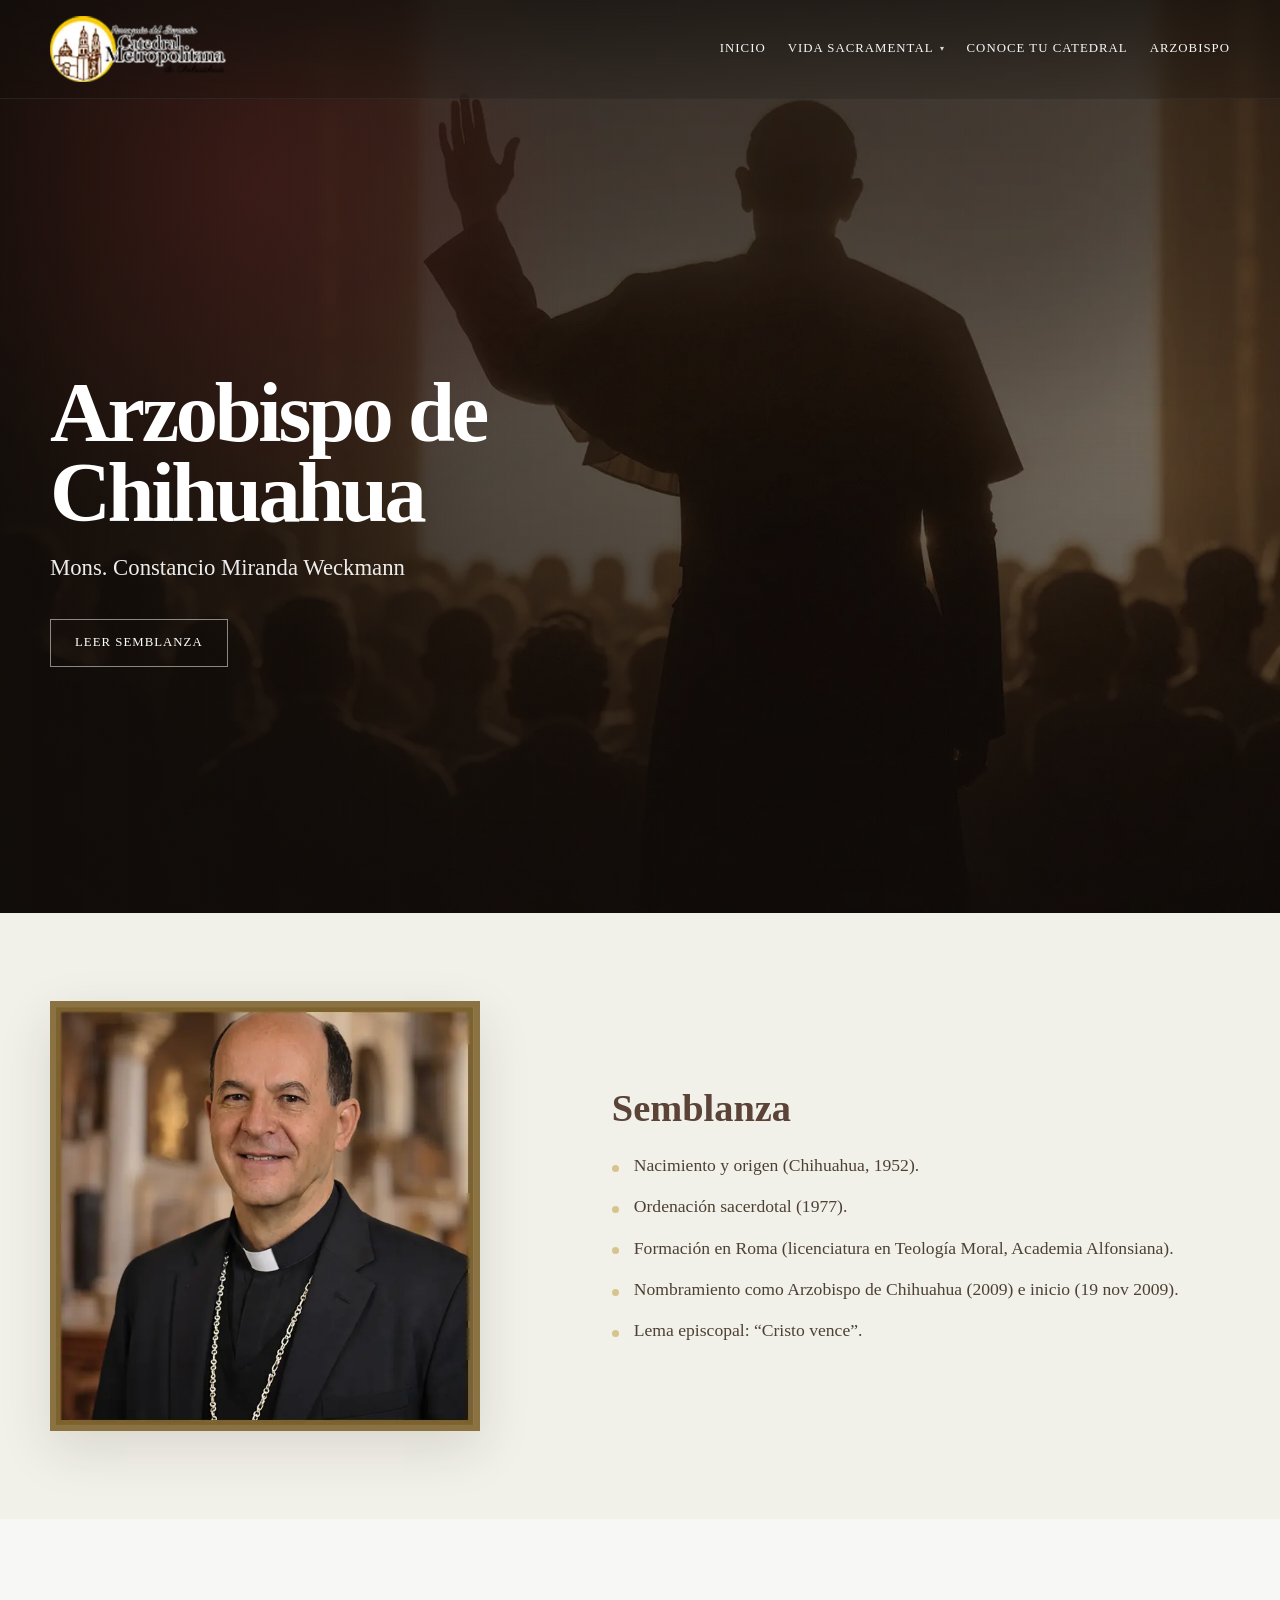
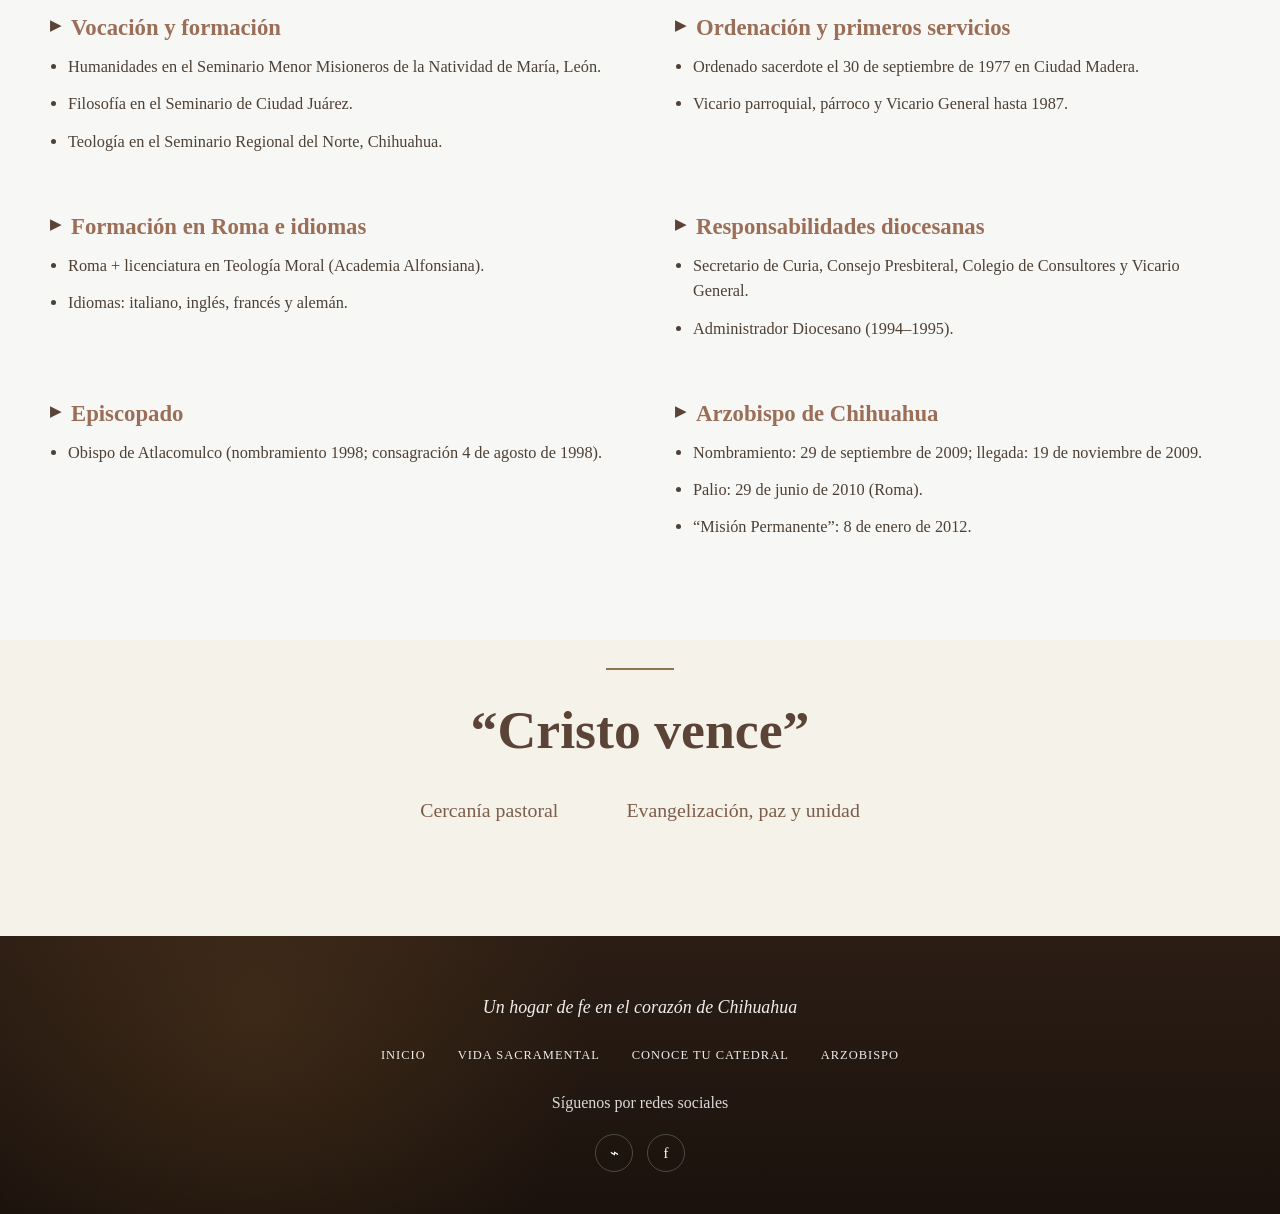
==== arzobispo.html @ d1c56791 "image" ====
<!DOCTYPE html>
<html lang="es">
<head>
  <meta charset="UTF-8" />
  <meta name="viewport" content="width=device-width, initial-scale=1.0" />
  <title>Arzobispo de Chihuahua | Catedral Metropolitana</title>
  <meta name="description" content="Conoce la semblanza de Mons. Constancio Miranda Weckmann, Arzobispo de Chihuahua." />
  <style>
    @font-face {
      font-family: 'CharterCustom';
      src: url('src/fonts/Charter Regular.ttf') format('truetype');
      font-weight: 400;
      font-style: normal;
      font-display: swap;
    }
    @font-face {
      font-family: 'CharterCustom';
      src: url('src/fonts/Charter Regular.ttf') format('truetype');
      font-weight: 700;
      font-style: normal;
      font-display: swap;
    }
    @font-face {
      font-family: 'CharterCustom';
      src: url('src/fonts/Charter Regular.ttf') format('truetype');
      font-weight: 700;
      font-style: italic;
      font-display: swap;
    }
    @font-face {
      font-family: 'SnellRoundhandCustom';
      src: url('src/fonts/Snell Roundhand Regular.ttf') format('truetype');
      font-weight: 400;
      font-style: normal;
      font-display: swap;
    }

    :root {
      --bg: #f5f2ea;
      --bg-soft: #efede6;
      --cream: #f8f4eb;
      --sand: #c6b98f;
      --gold: #8a7243;
      --gold-dark: #6f5a34;
      --brown: #33241a;
      --brown-soft: #5b4337;
      --text: #4d4035;
      --line: rgba(112, 90, 52, 0.22);
      --white: #ffffff;
      --shadow: 0 18px 50px rgba(32, 22, 12, 0.12);
      --max: 1180px;
    }

    * { box-sizing: border-box; }
    html { scroll-behavior: smooth; }
    body {
      margin: 0;
      background: var(--bg);
      color: var(--text);
      font-family: 'CharterCustom', Georgia, serif;
      line-height: 1.55;
    }

    img { max-width: 100%; display: block; }
    a { color: inherit; text-decoration: none; }
    button { font: inherit; }

    .container {
      width: min(calc(100% - 40px), var(--max));
      margin: 0 auto;
    }

    .btn {
      display: inline-flex;
      align-items: center;
      justify-content: center;
      min-height: 48px;
      padding: 12px 24px;
      border: 1px solid rgba(255,255,255,0.5);
      background: transparent;
      color: var(--white);
      text-transform: uppercase;
      letter-spacing: 0.08em;
      font-size: 0.8rem;
      cursor: pointer;
      transition: 0.25s ease;
    }

    .btn:hover {
      background: rgba(255,255,255,0.08);
      border-color: rgba(255,255,255,0.72);
    }

    .btn--dark-outline {
      color: var(--gold-dark);
      border-color: rgba(111, 90, 52, 0.35);
      background: transparent;
    }

    .btn--dark-outline:hover {
      background: rgba(111, 90, 52, 0.06);
      border-color: rgba(111, 90, 52, 0.55);
    }

    .section { padding: 88px 0; }

    .section-title {
      margin: 0 0 14px;
      font-size: clamp(2.2rem, 3.2vw, 3.2rem);
      line-height: 1.05;
      color: var(--brown-soft);
      font-weight: 700;
    }

    .section-subtitle {
      margin: 0;
      font-size: 1.08rem;
      color: rgba(77, 64, 53, 0.85);
    }

    .nav-wrap {
      position: sticky;
      top: 0;
      z-index: 30;
      backdrop-filter: blur(10px);
      background: linear-gradient(180deg, rgba(17,14,11,0.58), rgba(17,14,11,0.2));
      border-bottom: 1px solid rgba(255,255,255,0.08);
    }

    .nav {
      display: flex;
      align-items: center;
      justify-content: space-between;
      gap: 24px;
      padding: 16px 0;
    }

    .brand img {
      width: 176px;
      height: auto;
      object-fit: contain;
    }

    .nav-links {
      display: flex;
      align-items: center;
      gap: 22px;
      flex-wrap: wrap;
    }

    .nav-links a {
      font-size: 0.8rem;
      letter-spacing: 0.08em;
      text-transform: uppercase;
      color: var(--white);
      opacity: 0.96;
    }

    .nav-dropdown {
      position: relative;
      display: inline-flex;
      align-items: center;
    }

    .nav-dropdown-toggle {
      display: inline-flex;
      align-items: center;
      gap: 6px;
      border: none;
      background: transparent;
      padding: 0;
      margin: 0;
      font: inherit;
      font-size: 0.8rem;
      letter-spacing: 0.08em;
      text-transform: uppercase;
      color: inherit;
      cursor: pointer;
      opacity: 0.96;
    }

    .nav-dropdown-toggle .caret {
      font-size: 0.65em;
      opacity: 0.85;
      line-height: 1;
    }

    .nav-dropdown-panel {
      position: absolute;
      top: calc(100% + 10px);
      left: 0;
      min-width: 220px;
      padding: 10px 0;
      background: rgba(17, 14, 11, 0.97);
      color: var(--white);
      border: 1px solid rgba(255, 255, 255, 0.12);
      box-shadow: 0 14px 36px rgba(0, 0, 0, 0.35);
      border-radius: 4px;
      opacity: 0;
      visibility: hidden;
      transform: translateY(-6px);
      transition: opacity 0.2s ease, transform 0.2s ease, visibility 0.2s;
      z-index: 40;
    }

    @media (min-width: 821px) {
      .nav-dropdown:hover .nav-dropdown-panel,
      .nav-dropdown:focus-within .nav-dropdown-panel {
        opacity: 1;
        visibility: visible;
        transform: translateY(0);
      }
    }

    .nav-dropdown-panel a {
      display: block;
      padding: 10px 18px;
      white-space: nowrap;
      text-decoration: none;
      opacity: 1;
      font-size: 0.8rem;
      letter-spacing: 0.08em;
      text-transform: uppercase;
      color: rgba(255, 255, 255, 0.95);
    }

    .nav-dropdown-panel a:hover {
      background: rgba(255, 255, 255, 0.06);
    }

    @media (max-width: 820px) {
      .nav-dropdown {
        width: 100%;
        flex-direction: column;
        align-items: flex-start;
      }

      .nav-dropdown-toggle {
        width: 100%;
        justify-content: space-between;
        text-align: left;
        padding: 4px 0;
      }

      .nav-dropdown-panel {
        position: static;
        opacity: 0;
        visibility: hidden;
        max-height: 0;
        overflow: hidden;
        transform: none;
        padding: 0;
        margin: 0;
        min-width: 0;
        width: 100%;
        border: none;
        box-shadow: none;
        background: transparent;
        transition: max-height 0.28s ease, opacity 0.2s ease;
      }

      .nav-dropdown.is-open .nav-dropdown-panel {
        opacity: 1;
        visibility: visible;
        max-height: 240px;
        padding: 4px 0 8px 14px;
      }

      .nav-dropdown-panel a {
        padding: 10px 0;
        white-space: normal;
      }
    }

    .menu-toggle {
      display: none;
      border: 1px solid rgba(255,255,255,0.2);
      background: transparent;
      color: var(--white);
      min-height: 42px;
      padding: 0 14px;
      text-transform: uppercase;
      letter-spacing: 0.08em;
    }

    .hero {
      position: relative;
      min-height: 100svh;
      color: var(--white);
      background:
        radial-gradient(circle at 20% 20%, rgba(126,39,42,0.28), transparent 28%),
        linear-gradient(90deg, rgba(18,13,10,0.82) 0%, rgba(18,13,10,0.42) 38%, rgba(18,13,10,0.18) 100%),
        linear-gradient(180deg, rgba(18,13,10,0.3) 0%, rgba(18,13,10,0.22) 46%, rgba(18,13,10,0.62) 100%),
        url('src/img/Sección 1 Background (1).webp') center center / cover no-repeat;
      overflow: hidden;
    }

    .hero-content {
      display: grid;
      grid-template-columns: minmax(280px, 560px) 1fr;
      gap: 24px;
      align-items: center;
      min-height: calc(100svh - 86px);
      padding: 64px 0 72px;
    }

    .hero-copy {
      max-width: 540px;
      padding: 4vh 0 0;
    }

    .hero-title {
      margin: 0 0 18px;
      font-size: clamp(3rem, 6.6vw, 5.8rem);
      line-height: 0.94;
      font-weight: 700;
      letter-spacing: -0.04em;
    }

    .hero-subtitle {
      margin: 0 0 34px;
      font-size: clamp(1.1rem, 1.8vw, 1.42rem);
      color: rgba(255,255,255,0.92);
    }

    .bio-intro {
      background: #f2f1e9;
    }

    .bio-grid {
      display: grid;
      grid-template-columns: 0.9fr 1.1fr;
      gap: 56px;
      align-items: center;
    }

    .portrait-frame {
      background: var(--white);
      border: 6px solid var(--gold);
      box-shadow: var(--shadow);
      max-width: 430px;
    }

    .bio-card h2 {
      margin: 0 0 24px;
      font-size: clamp(2.2rem, 3vw, 3rem);
      color: var(--brown-soft);
      line-height: 1.05;
    }

    .bio-points {
      list-style: none;
      margin: 0;
      padding: 0;
      display: grid;
      gap: 14px;
    }

    .bio-points li {
      position: relative;
      padding-left: 22px;
      font-size: 1.1rem;
    }

    .bio-points li::before {
      content: '';
      position: absolute;
      left: 0;
      top: 0.72em;
      width: 7px;
      height: 7px;
      border-radius: 50%;
      background: #d7c38e;
    }

    .timeline {
      background: #f7f7f5;
    }

    .timeline-grid {
      display: grid;
      grid-template-columns: repeat(2, 1fr);
      gap: 40px 70px;
    }

    .timeline-card {
      padding-top: 8px;
    }

    .timeline-card h3 {
      margin: 0 0 14px;
      color: #9a6e57;
      font-size: 1.42rem;
      line-height: 1.1;
      display: flex;
      align-items: center;
      gap: 10px;
    }

    .timeline-card h3::before {
      content: '▶';
      font-size: 0.85rem;
      color: var(--brown-soft);
      transform: translateY(-1px);
    }

    .timeline-card ul {
      margin: 0;
      padding-left: 18px;
    }

    .timeline-card li {
      margin-bottom: 12px;
      font-size: 1.02rem;
    }

    .motto {
      text-align: center;
      padding-top: 28px;
      padding-bottom: 110px;
    }

    .motto-line {
      width: 68px;
      height: 2px;
      background: #8f7450;
      margin: 0 auto 34px;
    }

    .motto-quote {
      margin: 0;
      font-size: clamp(2.5rem, 4.2vw, 4rem);
      line-height: 1;
      color: var(--brown-soft);
      font-weight: 700;
    }

    .motto-values {
      margin-top: 38px;
      display: flex;
      justify-content: center;
      gap: 68px;
      flex-wrap: wrap;
      color: #7d5d4a;
      font-size: 1.24rem;
    }

    footer {
      color: var(--white);
      background: radial-gradient(circle at 20% 30%, rgba(140,97,42,0.22), transparent 32%), linear-gradient(180deg, #2b1d14 0%, #1b120d 100%);
      padding: 58px 0 42px;
    }

    .footer-title {
      text-align: center;
      margin: 0 0 24px;
      font-size: 1.12rem;
      opacity: 0.92;
      font-style: italic;
    }

    .footer-links {
      display: flex;
      justify-content: center;
      gap: 32px;
      flex-wrap: wrap;
      margin-bottom: 26px;
    }

    .footer-links a {
      text-transform: uppercase;
      letter-spacing: 0.08em;
      font-size: 0.78rem;
      opacity: 0.92;
    }

    .socials {
      display: flex;
      justify-content: center;
      gap: 14px;
      margin-top: 18px;
    }

    .socials a {
      width: 38px;
      height: 38px;
      border-radius: 50%;
      border: 1px solid rgba(255,255,255,0.22);
      display: grid;
      place-items: center;
      font-size: 0.92rem;
    }

    .modal {
      position: fixed;
      inset: 0;
      background: rgba(14,10,7,0.68);
      display: none;
      align-items: center;
      justify-content: center;
      padding: 24px;
      z-index: 60;
    }

    .modal.active { display: flex; }

    .modal-card {
      width: min(100%, 980px);
      max-height: min(88vh, 980px);
      overflow: auto;
      background: linear-gradient(180deg, #fbf8f0 0%, #f6f1e7 100%);
      border: 1px solid rgba(111,90,52,0.18);
      box-shadow: 0 28px 70px rgba(26, 19, 11, 0.32);
      position: relative;
    }

    .modal-close {
      position: sticky;
      top: 0;
      margin-left: auto;
      width: 48px;
      height: 48px;
      border: 0;
      background: rgba(251,248,240,0.94);
      cursor: pointer;
      font-size: 1.7rem;
      color: var(--gold-dark);
      z-index: 3;
      display: block;
    }

    .modal-hero {
      padding: 14px 40px 16px;
      border-bottom: 1px solid var(--line);
    }

    .modal-hero h2 {
      margin: 0 0 8px;
      font-size: clamp(2rem, 3.1vw, 3.1rem);
      line-height: 1;
      color: var(--brown-soft);
    }

    .modal-hero p {
      margin: 0;
      font-size: 1.06rem;
      color: rgba(77, 64, 53, 0.82);
    }

    .modal-body {
      padding: 24px 40px 42px;
      display: grid;
      grid-template-columns: 320px 1fr;
      gap: 34px;
      align-items: start;
    }

    .modal-image {
      position: sticky;
      top: 24px;
      background: var(--white);
      border: 5px solid var(--gold);
      box-shadow: var(--shadow);
    }

    .modal-copy {
      font-size: 1.06rem;
      color: var(--text);
    }

    .modal-copy p {
      margin: 0 0 18px;
    }

    .modal-copy blockquote {
      margin: 26px 0 0;
      padding: 22px 24px;
      background: rgba(198,185,143,0.16);
      border-left: 3px solid var(--gold);
      color: var(--brown-soft);
      font-size: 1.18rem;
      font-style: italic;
    }

    @media (max-width: 1080px) {
      .bio-grid,
      .hero-content,
      .modal-body {
        grid-template-columns: 1fr;
      }

      .timeline-grid {
        gap: 34px;
      }

      .portrait-frame { max-width: 420px; }
      .modal-image { position: static; max-width: 360px; }
    }

    @media (max-width: 820px) {
      .menu-toggle { display: inline-flex; align-items: center; }
      .nav-links {
        position: absolute;
        top: 100%;
        left: 0;
        right: 0;
        padding: 16px 20px 20px;
        background: rgba(17,14,11,0.96);
        display: none;
        flex-direction: column;
        align-items: flex-start;
      }
      .nav-links.active { display: flex; }
      .timeline-grid { grid-template-columns: 1fr; }
      .hero-content { min-height: auto; }
      .hero-copy { padding-top: 12vh; padding-bottom: 8vh; }
    }

    @media (max-width: 640px) {
      .container { width: min(calc(100% - 28px), var(--max)); }
      .section { padding: 72px 0; }
      .brand img { width: 152px; }
      .motto-values {
        gap: 18px;
        flex-direction: column;
      }
      .modal-hero,
      .modal-body {
        padding-left: 22px;
        padding-right: 22px;
      }
      .modal-body { padding-bottom: 30px; }
      .btn { width: 100%; }
    }
  </style>
</head>
<body>
  <header class="hero" id="inicio">
    <div class="nav-wrap">
      <div class="container nav">
        <a class="brand" href="index.html#inicio" aria-label="Catedral Metropolitana de Chihuahua">
          <img src="src/img/Logo Catedral.webp" alt="Logo de Catedral Metropolitana de Chihuahua" />
        </a>
        <button class="menu-toggle" id="menuToggle" aria-expanded="false" aria-controls="navLinks">Menú</button>
        <nav class="nav-links" id="navLinks">
          <a href="/">Inicio</a>
          <div class="nav-dropdown">
            <button type="button" class="nav-dropdown-toggle" id="navSacramentalToggle" aria-expanded="false" aria-haspopup="true" aria-controls="navSacramentalMenu">
              Vida Sacramental <span class="caret" aria-hidden="true">▾</span>
            </button>
            <div class="nav-dropdown-panel" id="navSacramentalMenu" role="menu">
              <a href="bautismo.html" role="menuitem">Bautismo</a>
              <a href="primera_comunion.html" role="menuitem">Primera comunión</a>
            </div>
          </div>
          <a href="conoce_tu_catedral.html">Conoce tu Catedral</a>
          <a href="arzobispo.html">Arzobispo</a>
        </nav>
      </div>
    </div>

    <div class="container hero-content">
      <div class="hero-copy">
        <h1 class="hero-title">Arzobispo de<br />Chihuahua</h1>
        <p class="hero-subtitle">Mons. Constancio Miranda Weckmann</p>
        <button class="btn" data-modal="modal-semblanza">Leer semblanza</button>
      </div>
      <div></div>
    </div>
  </header>

  <main>
    <section class="section bio-intro" id="semblanza-resumen">
      <div class="container bio-grid">
        <div class="portrait-frame">
          <img src="src/img/Sección 2 Imagen Arzobispo (1).webp" alt="Retrato de Mons. Constancio Miranda Weckmann" />
        </div>
        <div class="bio-card">
          <h2>Semblanza</h2>
          <ul class="bio-points">
            <li>Nacimiento y origen (Chihuahua, 1952).</li>
            <li>Ordenación sacerdotal (1977).</li>
            <li>Formación en Roma (licenciatura en Teología Moral, Academia Alfonsiana).</li>
            <li>Nombramiento como Arzobispo de Chihuahua (2009) e inicio (19 nov 2009).</li>
            <li>Lema episcopal: “Cristo vence”.</li>
          </ul>
        </div>
      </div>
    </section>

    <section class="section timeline">
      <div class="container timeline-grid">
        <article class="timeline-card">
          <h3>Vocación y formación</h3>
          <ul>
            <li>Humanidades en el Seminario Menor Misioneros de la Natividad de María, León.</li>
            <li>Filosofía en el Seminario de Ciudad Juárez.</li>
            <li>Teología en el Seminario Regional del Norte, Chihuahua.</li>
          </ul>
        </article>

        <article class="timeline-card">
          <h3>Ordenación y primeros servicios</h3>
          <ul>
            <li>Ordenado sacerdote el 30 de septiembre de 1977 en Ciudad Madera.</li>
            <li>Vicario parroquial, párroco y Vicario General hasta 1987.</li>
          </ul>
        </article>

        <article class="timeline-card">
          <h3>Formación en Roma e idiomas</h3>
          <ul>
            <li>Roma + licenciatura en Teología Moral (Academia Alfonsiana).</li>
            <li>Idiomas: italiano, inglés, francés y alemán.</li>
          </ul>
        </article>

        <article class="timeline-card">
          <h3>Responsabilidades diocesanas</h3>
          <ul>
            <li>Secretario de Curia, Consejo Presbiteral, Colegio de Consultores y Vicario General.</li>
            <li>Administrador Diocesano (1994–1995).</li>
          </ul>
        </article>

        <article class="timeline-card">
          <h3>Episcopado</h3>
          <ul>
            <li>Obispo de Atlacomulco (nombramiento 1998; consagración 4 de agosto de 1998).</li>
          </ul>
        </article>

        <article class="timeline-card">
          <h3>Arzobispo de Chihuahua</h3>
          <ul>
            <li>Nombramiento: 29 de septiembre de 2009; llegada: 19 de noviembre de 2009.</li>
            <li>Palio: 29 de junio de 2010 (Roma).</li>
            <li>“Misión Permanente”: 8 de enero de 2012.</li>
          </ul>
        </article>
      </div>
    </section>

    <section class="section motto">
      <div class="container">
        <div class="motto-line"></div>
        <p class="motto-quote">“Cristo vence”</p>
        <div class="motto-values">
          <span>Cercanía pastoral</span>
          <span>Evangelización, paz y unidad</span>
        </div>
      </div>
    </section>
  </main>

  <footer>
    <div class="container">
      <p class="footer-title">Un hogar de fe en el corazón de Chihuahua</p>
      <div class="footer-links">
        <a href="index.html#inicio">Inicio</a>
        <a href="index.html#vida-sacramental">Vida Sacramental</a>
        <a href="index.html#conoce">Conoce tu Catedral</a>
        <a href="arzobispo.html">Arzobispo</a>
      </div>
      <p style="text-align:center; margin:0; opacity:0.84;">Síguenos por redes sociales</p>
      <div class="socials">
        <a href="#" aria-label="Instagram">⌁</a>
        <a href="#" aria-label="Facebook">f</a>
      </div>
    </div>
  </footer>

  <div class="modal" id="modal-semblanza" aria-hidden="true">
    <div class="modal-card">
      <button class="modal-close" aria-label="Cerrar">×</button>
      <div class="modal-hero">
        <h2>Mons. Constancio Miranda Weckmann</h2>
        <p>Arzobispo de Chihuahua · Semblanza pastoral y trayectoria al servicio de la Iglesia.</p>
      </div>
      <div class="modal-body">
        <div class="modal-image">
          <img src="src/img/Sección 2 Imagen Arzobispo (1).webp" alt="Mons. Constancio Miranda Weckmann" />
        </div>
        <div class="modal-copy">
          <p>Mons. Constancio Miranda Weckmann nació el 15 de septiembre de 1952 en Las Cruces, municipio de Namiquipa, Chihuahua, territorio que actualmente pertenece a la diócesis de Cuauhtémoc-Madera. Desde joven inició su formación sacerdotal, cursando Humanidades en el Seminario Menor de los Misioneros de la Natividad de María en León, Guanajuato; posteriormente realizó estudios de Filosofía en el Seminario de Ciudad Juárez y concluyó su formación teológica en el Seminario Regional del Norte, en la ciudad de Chihuahua.</p>

          <p>Fue ordenado sacerdote el 30 de septiembre de 1977 en Ciudad Madera, cuando esta región aún era Prelatura, bajo la guía pastoral del obispo Mons. Justo Goizueta Gridilla, OAR. En sus primeros años de ministerio, desempeñó su servicio como vicario parroquial en la comunidad de Santa Ana. Poco después, fue nombrado párroco en Santa Clara, Namiquipa, y posteriormente regresó a Santa Ana como párroco, cargo que ejerció simultáneamente con el de Vicario General hasta 1987.</p>

          <p>Ese mismo año fue enviado a Roma para continuar su formación en el Pontificio Colegio Mexicano, donde obtuvo la licenciatura en Teología Moral en la Pontificia Academia Alfonsiana. Además de su lengua materna, domina varios idiomas, entre ellos italiano, inglés, francés y alemán.</p>

          <p>A su regreso a México en 1989, continuó su labor pastoral como vicario parroquial y más tarde como párroco en Ciudad Madera. Paralelamente, desempeñó responsabilidades importantes dentro de la estructura diocesana, como secretario de la Curia, miembro del Consejo Presbiteral y del Colegio de Consultores. En 1990 fue nombrado Vicario General de la Prelatura de Madera.</p>

          <p>Tras el traslado del obispo Mons. Renato Ascencio León a la diócesis de Ciudad Juárez, el entonces Pbro. Constancio Miranda asumió la responsabilidad como Administrador Diocesano entre noviembre de 1994 y diciembre de 1995, guiando la Iglesia local en un momento clave de transición. Ese mismo año, mediante disposición de San Juan Pablo II, la Prelatura de Madera fue elevada a diócesis con el nombre de Cuauhtémoc-Madera, integrando nuevos territorios y consolidando su estructura eclesial. Mons. Miranda continuó sirviendo como Vicario General en esta nueva etapa.</p>

          <p>El 26 de junio de 1998 fue nombrado Obispo de Atlacomulco por el Papa San Juan Pablo II, recibiendo la consagración episcopal el 4 de agosto del mismo año. Durante su servicio episcopal, también colaboró activamente en la Conferencia del Episcopado Mexicano, especialmente en áreas relacionadas con la atención y previsión social del clero, así como en la promoción de vocaciones y ministerios.</p>

          <p>El 29 de septiembre de 2009, el Papa Benedicto XVI lo nombró Arzobispo de Chihuahua. Su llegada a la arquidiócesis, el 19 de noviembre de ese año, estuvo marcada por una profunda cercanía con el pueblo de Dios y un fuerte sentido de pertenencia a su tierra natal. En su primer mensaje como arzobispo, expresó su deseo de ser un pastor cercano, comprometido con la evangelización, la paz y la unidad, eligiendo como lema episcopal: “Cristo vence”.</p>

          <p>Recibió el palio arzobispal el 29 de junio de 2010 en la Basílica de San Pedro, en Roma, de manos del Papa Benedicto XVI, signo de su comunión con la Iglesia universal.</p>

          <p>Uno de los momentos más significativos de su ministerio pastoral fue la proclamación, el 8 de enero de 2012, de la Arquidiócesis de Chihuahua en estado de “Misión Permanente”. Esta iniciativa buscó impulsar una renovación profunda de la vida eclesial, promoviendo el paso de una pastoral de conservación a una Iglesia en salida, misionera y comprometida, en la que todos los bautizados —pastores, consagrados y laicos— participen activamente en el anuncio del Evangelio.</p>

          <p>A lo largo de su vida, Mons. Constancio Miranda Weckmann se ha distinguido por su entrega pastoral, su formación sólida y su profundo amor a la Iglesia, sirviendo con fidelidad al pueblo de Dios en diversas responsabilidades, siempre con el deseo de conducir a todos al encuentro con Cristo.</p>

          <blockquote>“Cristo vence” — lema episcopal que resume una vida entregada a la cercanía pastoral, la evangelización, la paz y la unidad.</blockquote>
        </div>
      </div>
    </div>
  </div>

  <script>
    const menuToggle = document.getElementById('menuToggle');
    const navLinks = document.getElementById('navLinks');

    if (menuToggle) {
      menuToggle.addEventListener('click', () => {
        const expanded = menuToggle.getAttribute('aria-expanded') === 'true';
        menuToggle.setAttribute('aria-expanded', String(!expanded));
        navLinks.classList.toggle('active');
        document.querySelectorAll('.nav-dropdown.is-open').forEach((el) => {
          el.classList.remove('is-open');
          const t = el.querySelector('.nav-dropdown-toggle');
          if (t) t.setAttribute('aria-expanded', 'false');
        });
      });
    }

    const sacramentalDropdown = document.querySelector('.nav-dropdown');
    const sacramentalToggle = document.getElementById('navSacramentalToggle');
    if (sacramentalToggle && sacramentalDropdown) {
      sacramentalToggle.addEventListener('click', (e) => {
        if (window.matchMedia('(max-width: 820px)').matches) {
          e.stopPropagation();
          const open = sacramentalDropdown.classList.toggle('is-open');
          sacramentalToggle.setAttribute('aria-expanded', String(open));
        }
      });
    }

    document.addEventListener('click', (e) => {
      const dd = document.querySelector('.nav-dropdown');
      if (dd && dd.classList.contains('is-open') && !dd.contains(e.target)) {
        dd.classList.remove('is-open');
        const t = dd.querySelector('.nav-dropdown-toggle');
        if (t) t.setAttribute('aria-expanded', 'false');
      }
    });

    document.querySelectorAll('[data-modal]').forEach((trigger) => {
      trigger.addEventListener('click', () => {
        const modal = document.getElementById(trigger.dataset.modal);
        if (modal) {
          modal.classList.add('active');
          modal.setAttribute('aria-hidden', 'false');
          document.body.style.overflow = 'hidden';
        }
      });
    });

    document.querySelectorAll('.modal').forEach((modal) => {
      modal.addEventListener('click', (event) => {
        if (event.target === modal || event.target.classList.contains('modal-close')) {
          modal.classList.remove('active');
          modal.setAttribute('aria-hidden', 'true');
          document.body.style.overflow = '';
        }
      });
    });

    document.addEventListener('keydown', (event) => {
      if (event.key === 'Escape') {
        document.querySelectorAll('.modal.active').forEach((modal) => {
          modal.classList.remove('active');
          modal.setAttribute('aria-hidden', 'true');
          document.body.style.overflow = '';
        });
        document.querySelectorAll('.nav-dropdown.is-open').forEach((el) => {
          el.classList.remove('is-open');
          const t = el.querySelector('.nav-dropdown-toggle');
          if (t) t.setAttribute('aria-expanded', 'false');
        });
      }
    });
  </script>
</body>
</html>
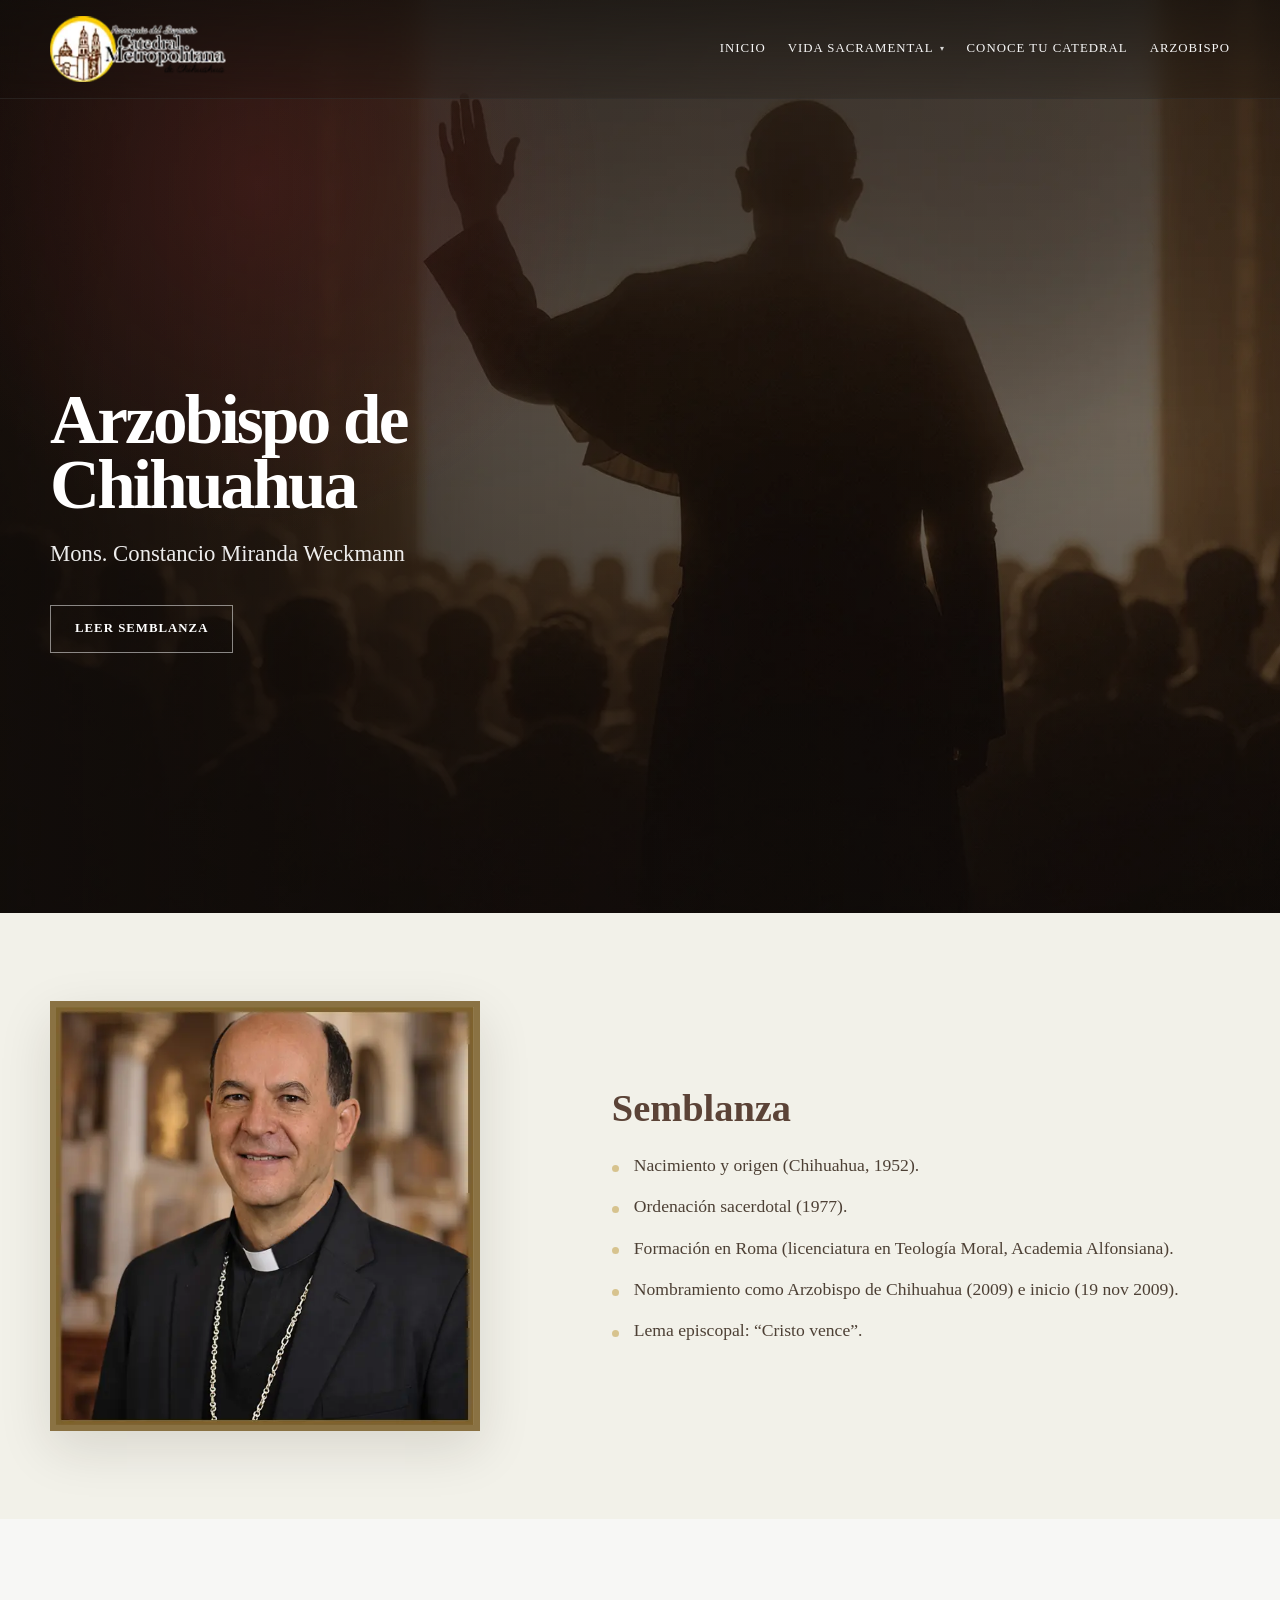
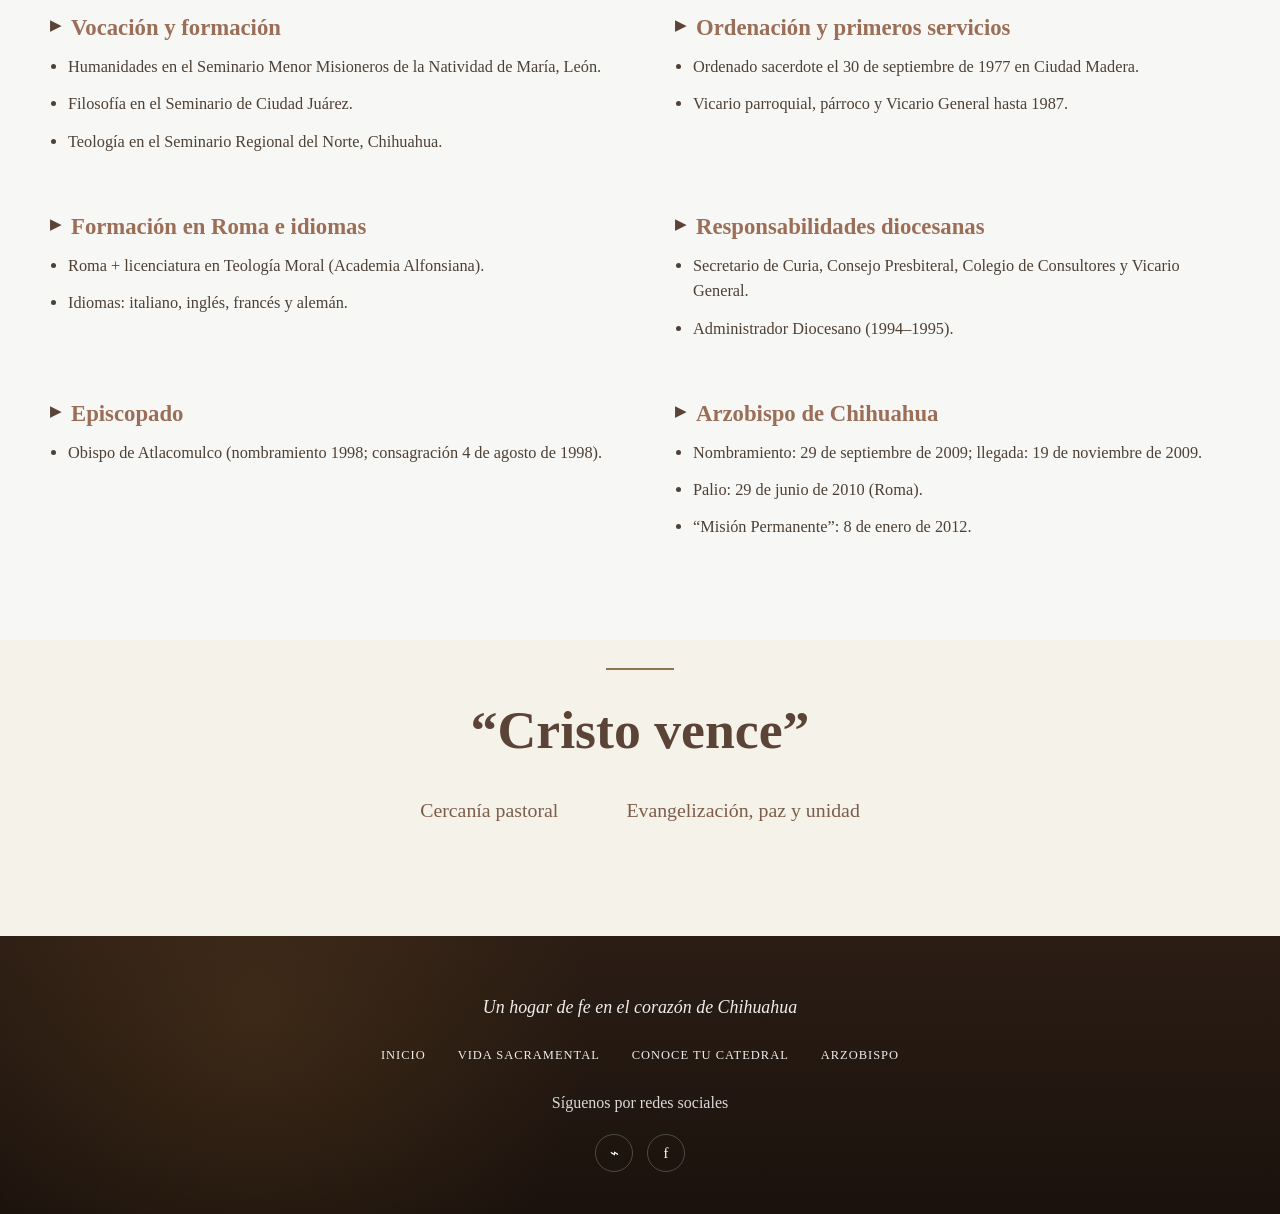
==== commit 506a4533: "change images" ====
--- a/arzobispo.html
+++ b/arzobispo.html
@@ -14,20 +14,6 @@
       font-display: swap;
     }
     @font-face {
-      font-family: 'CharterCustom';
-      src: url('src/fonts/Charter Regular.ttf') format('truetype');
-      font-weight: 700;
-      font-style: normal;
-      font-display: swap;
-    }
-    @font-face {
-      font-family: 'CharterCustom';
-      src: url('src/fonts/Charter Regular.ttf') format('truetype');
-      font-weight: 700;
-      font-style: italic;
-      font-display: swap;
-    }
-    @font-face {
       font-family: 'SnellRoundhandCustom';
       src: url('src/fonts/Snell Roundhand Regular.ttf') format('truetype');
       font-weight: 400;
@@ -58,6 +44,7 @@
       background: var(--bg);
       color: var(--text);
       font-family: 'CharterCustom', Georgia, serif;
+      font-weight: 400;
       line-height: 1.55;
     }
 
@@ -72,6 +59,9 @@
 
     .btn {
       display: inline-flex;
+      font-family: 'CharterCustom', Georgia, serif;
+      font-weight: 700;
+      font-synthesis: weight;
       align-items: center;
       justify-content: center;
       min-height: 48px;
@@ -121,7 +111,8 @@
     .nav-wrap {
       position: sticky;
       top: 0;
-      z-index: 30;
+      z-index: 200;
+      overflow: visible;
       backdrop-filter: blur(10px);
       background: linear-gradient(180deg, rgba(17,14,11,0.58), rgba(17,14,11,0.2));
       border-bottom: 1px solid rgba(255,255,255,0.08);
@@ -187,10 +178,10 @@
 
     .nav-dropdown-panel {
       position: absolute;
-      top: calc(100% + 10px);
+      top: 100%;
       left: 0;
       min-width: 220px;
-      padding: 10px 0;
+      padding: 12px 0 10px;
       background: rgba(17, 14, 11, 0.97);
       color: var(--white);
       border: 1px solid rgba(255, 255, 255, 0.12);
@@ -200,7 +191,7 @@
       visibility: hidden;
       transform: translateY(-6px);
       transition: opacity 0.2s ease, transform 0.2s ease, visibility 0.2s;
-      z-index: 40;
+      z-index: 210;
     }
 
     @media (min-width: 821px) {
@@ -262,7 +253,7 @@
       .nav-dropdown.is-open .nav-dropdown-panel {
         opacity: 1;
         visibility: visible;
-        max-height: 240px;
+        max-height: 360px;
         padding: 4px 0 8px 14px;
       }
 
@@ -285,14 +276,39 @@
 
     .hero {
       position: relative;
+      isolation: isolate;
       min-height: 100svh;
       color: var(--white);
+      background-color: #1a1410;
+      background-image: url('src/img/Sección 1 Background (1).png');
+      background-position: center center;
+      background-size: cover;
+      background-repeat: no-repeat;
+      overflow: visible;
+    }
+
+    .hero::before {
+      content: '';
+      position: absolute;
+      inset: 0;
+      z-index: 0;
+      pointer-events: none;
       background:
         radial-gradient(circle at 20% 20%, rgba(126,39,42,0.28), transparent 28%),
         linear-gradient(90deg, rgba(18,13,10,0.82) 0%, rgba(18,13,10,0.42) 38%, rgba(18,13,10,0.18) 100%),
-        linear-gradient(180deg, rgba(18,13,10,0.3) 0%, rgba(18,13,10,0.22) 46%, rgba(18,13,10,0.62) 100%),
-        url('src/img/Sección 1 Background (1).webp') center center / cover no-repeat;
-      overflow: hidden;
+        linear-gradient(180deg, rgba(18,13,10,0.3) 0%, rgba(18,13,10,0.22) 46%, rgba(18,13,10,0.62) 100%);
+    }
+
+    .hero > * {
+      position: relative;
+    }
+
+    .hero .nav-wrap {
+      z-index: 200;
+    }
+
+    .hero .hero-content {
+      z-index: 1;
     }
 
     .hero-content {
@@ -311,7 +327,7 @@
 
     .hero-title {
       margin: 0 0 18px;
-      font-size: clamp(3rem, 6.6vw, 5.8rem);
+      font-size: clamp(2.6rem, 5.4vw, 4.95rem);
       line-height: 0.94;
       font-weight: 700;
       letter-spacing: -0.04em;
@@ -609,6 +625,7 @@
         display: none;
         flex-direction: column;
         align-items: flex-start;
+        overflow: visible;
       }
       .nav-links.active { display: flex; }
       .timeline-grid { grid-template-columns: 1fr; }
@@ -639,7 +656,7 @@
     <div class="nav-wrap">
       <div class="container nav">
         <a class="brand" href="index.html#inicio" aria-label="Catedral Metropolitana de Chihuahua">
-          <img src="src/img/Logo Catedral.webp" alt="Logo de Catedral Metropolitana de Chihuahua" />
+          <img src="src/img/Logo Catedral.png" alt="Logo de Catedral Metropolitana de Chihuahua" />
         </a>
         <button class="menu-toggle" id="menuToggle" aria-expanded="false" aria-controls="navLinks">Menú</button>
         <nav class="nav-links" id="navLinks">
@@ -651,6 +668,8 @@
             <div class="nav-dropdown-panel" id="navSacramentalMenu" role="menu">
               <a href="bautismo.html" role="menuitem">Bautismo</a>
               <a href="primera_comunion.html" role="menuitem">Primera comunión</a>
+              <a href="confirmacion.html" role="menuitem">Confirmación</a>
+              <a href="matrimonio.html" role="menuitem">Matrimonio</a>
             </div>
           </div>
           <a href="conoce_tu_catedral.html">Conoce tu Catedral</a>
@@ -673,7 +692,7 @@
     <section class="section bio-intro" id="semblanza-resumen">
       <div class="container bio-grid">
         <div class="portrait-frame">
-          <img src="src/img/Sección 2 Imagen Arzobispo (1).webp" alt="Retrato de Mons. Constancio Miranda Weckmann" />
+          <img src="src/img/Sección 2 Imagen Arzobispo (1).png" alt="Retrato de Mons. Constancio Miranda Weckmann" />
         </div>
         <div class="bio-card">
           <h2>Semblanza</h2>
@@ -779,7 +798,7 @@
       </div>
       <div class="modal-body">
         <div class="modal-image">
-          <img src="src/img/Sección 2 Imagen Arzobispo (1).webp" alt="Mons. Constancio Miranda Weckmann" />
+          <img src="src/img/Sección 2 Imagen Arzobispo (1).png" alt="Mons. Constancio Miranda Weckmann" />
         </div>
         <div class="modal-copy">
           <p>Mons. Constancio Miranda Weckmann nació el 15 de septiembre de 1952 en Las Cruces, municipio de Namiquipa, Chihuahua, territorio que actualmente pertenece a la diócesis de Cuauhtémoc-Madera. Desde joven inició su formación sacerdotal, cursando Humanidades en el Seminario Menor de los Misioneros de la Natividad de María en León, Guanajuato; posteriormente realizó estudios de Filosofía en el Seminario de Ciudad Juárez y concluyó su formación teológica en el Seminario Regional del Norte, en la ciudad de Chihuahua.</p>
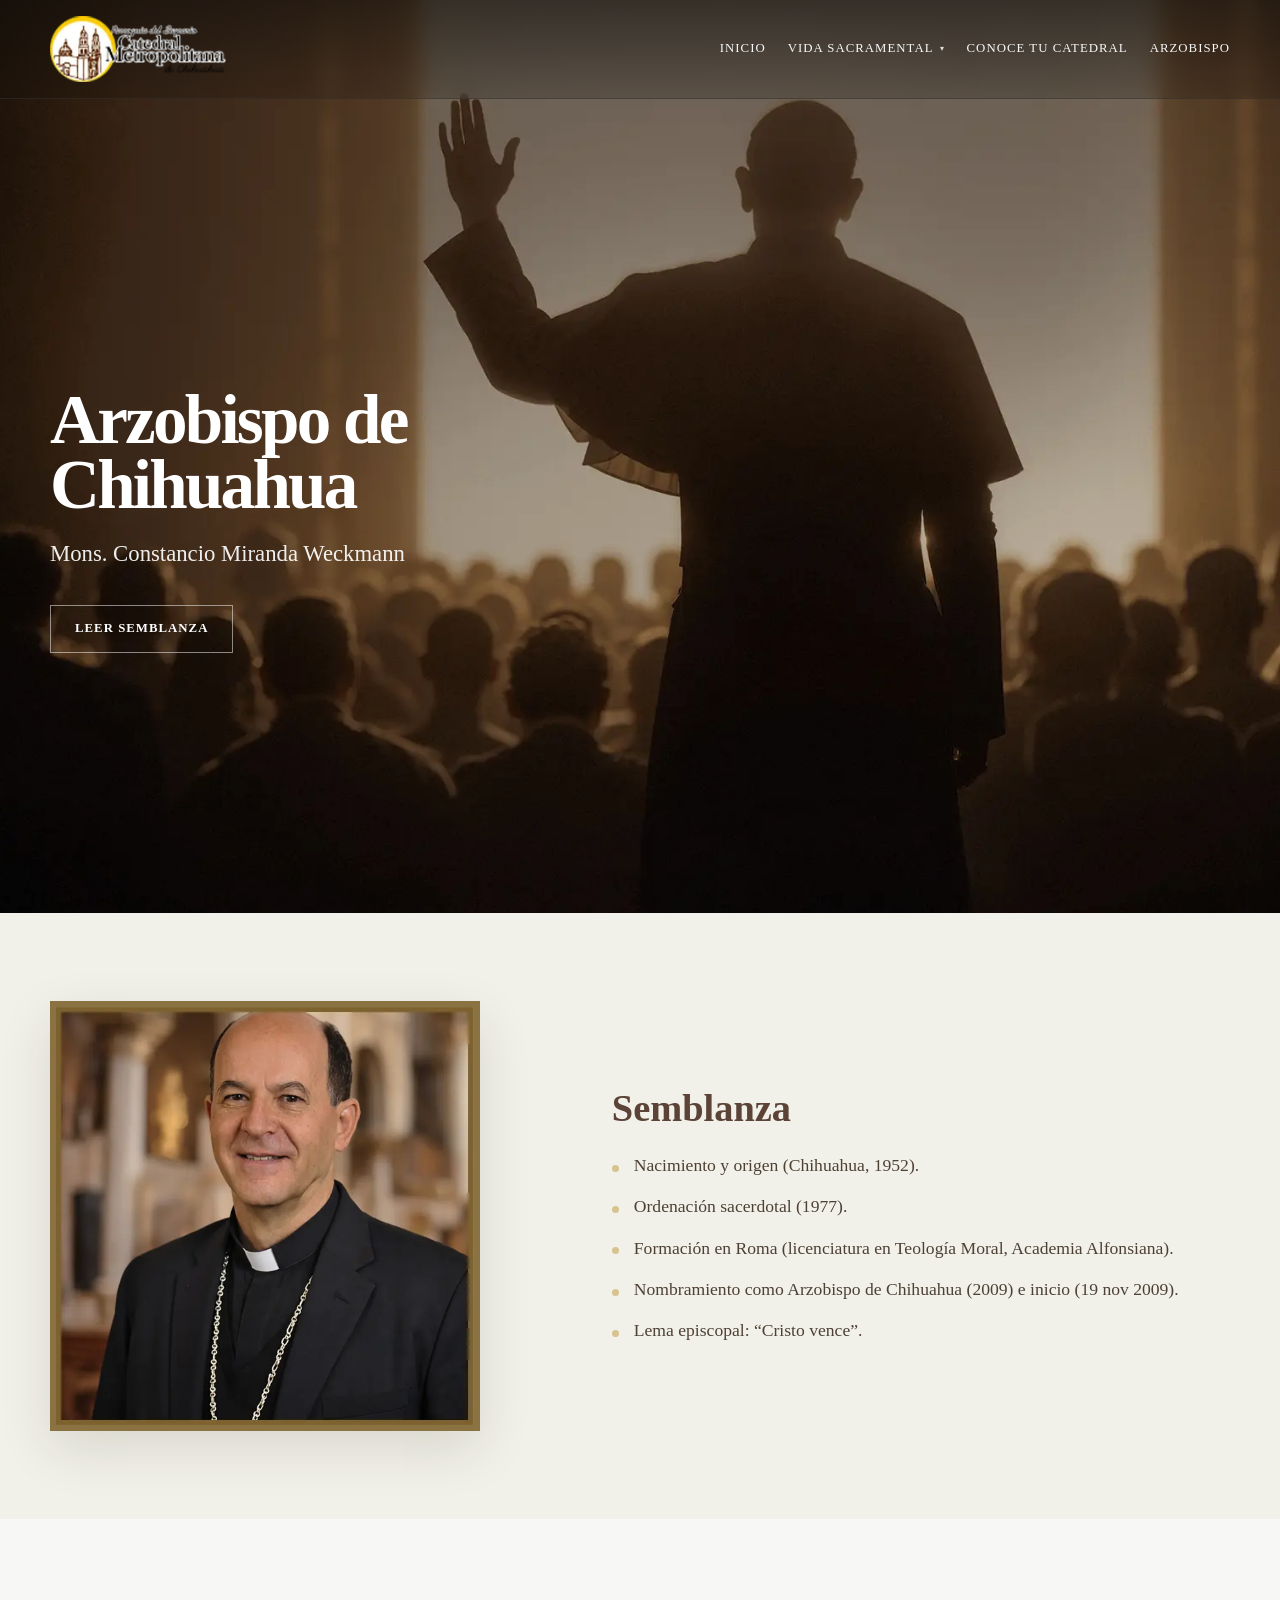
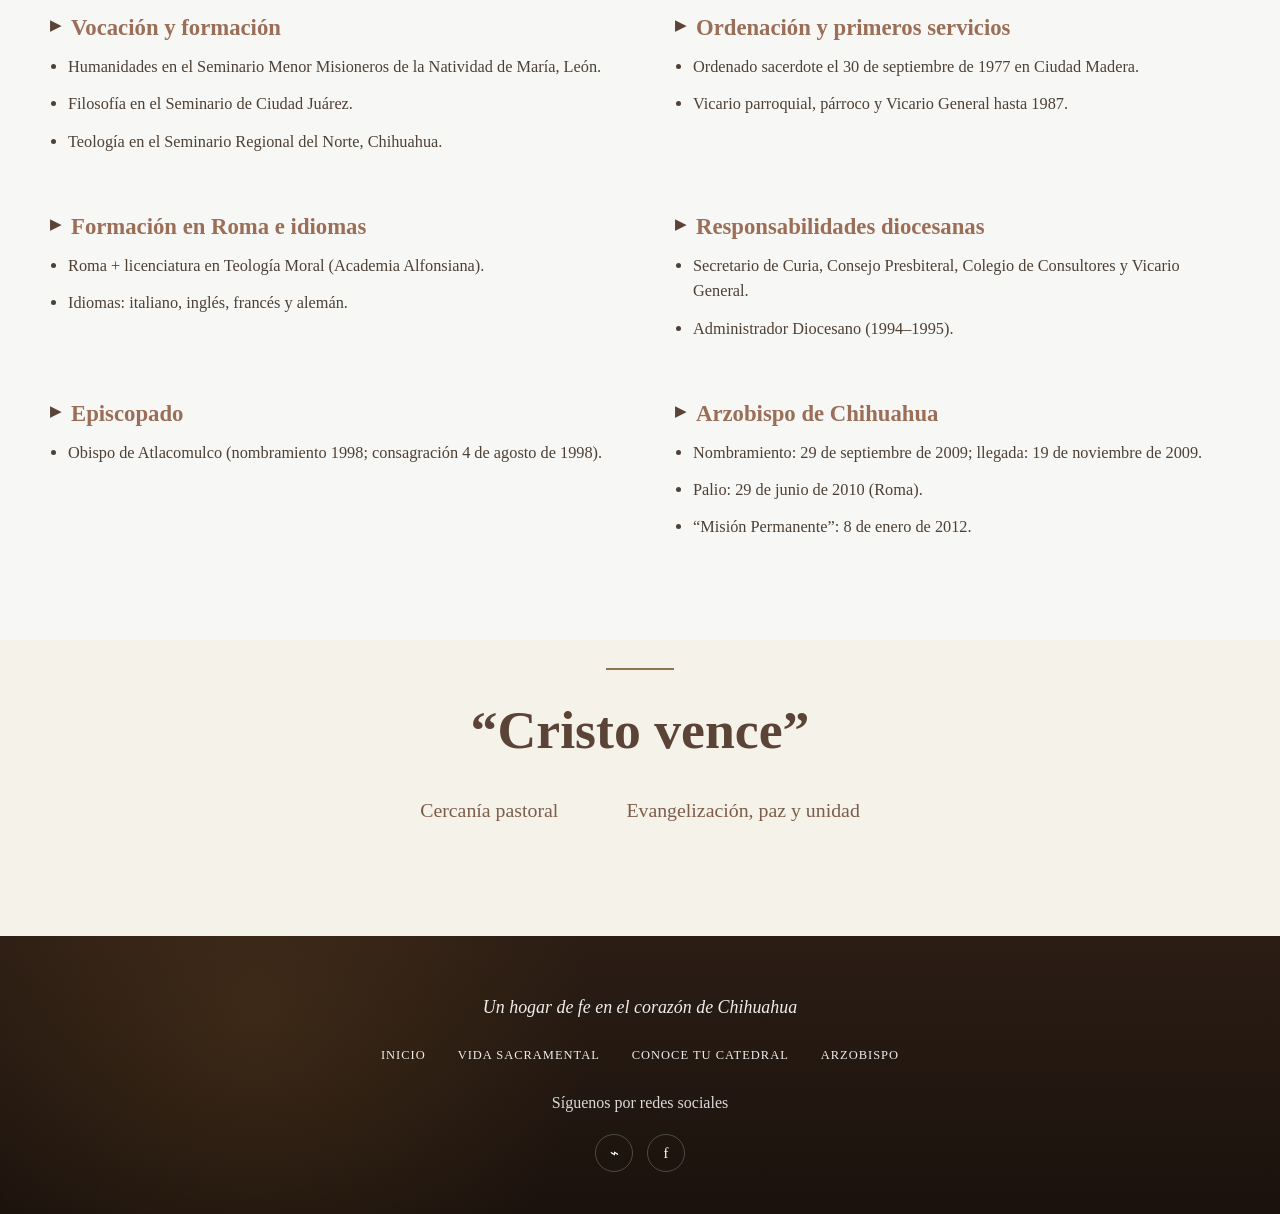
==== commit cf8cc71a: "diseño" ====
--- a/arzobispo.html
+++ b/arzobispo.html
@@ -285,18 +285,6 @@
       background-size: cover;
       background-repeat: no-repeat;
       overflow: visible;
-    }
-
-    .hero::before {
-      content: '';
-      position: absolute;
-      inset: 0;
-      z-index: 0;
-      pointer-events: none;
-      background:
-        radial-gradient(circle at 20% 20%, rgba(126,39,42,0.28), transparent 28%),
-        linear-gradient(90deg, rgba(18,13,10,0.82) 0%, rgba(18,13,10,0.42) 38%, rgba(18,13,10,0.18) 100%),
-        linear-gradient(180deg, rgba(18,13,10,0.3) 0%, rgba(18,13,10,0.22) 46%, rgba(18,13,10,0.62) 100%);
     }
 
     .hero > * {
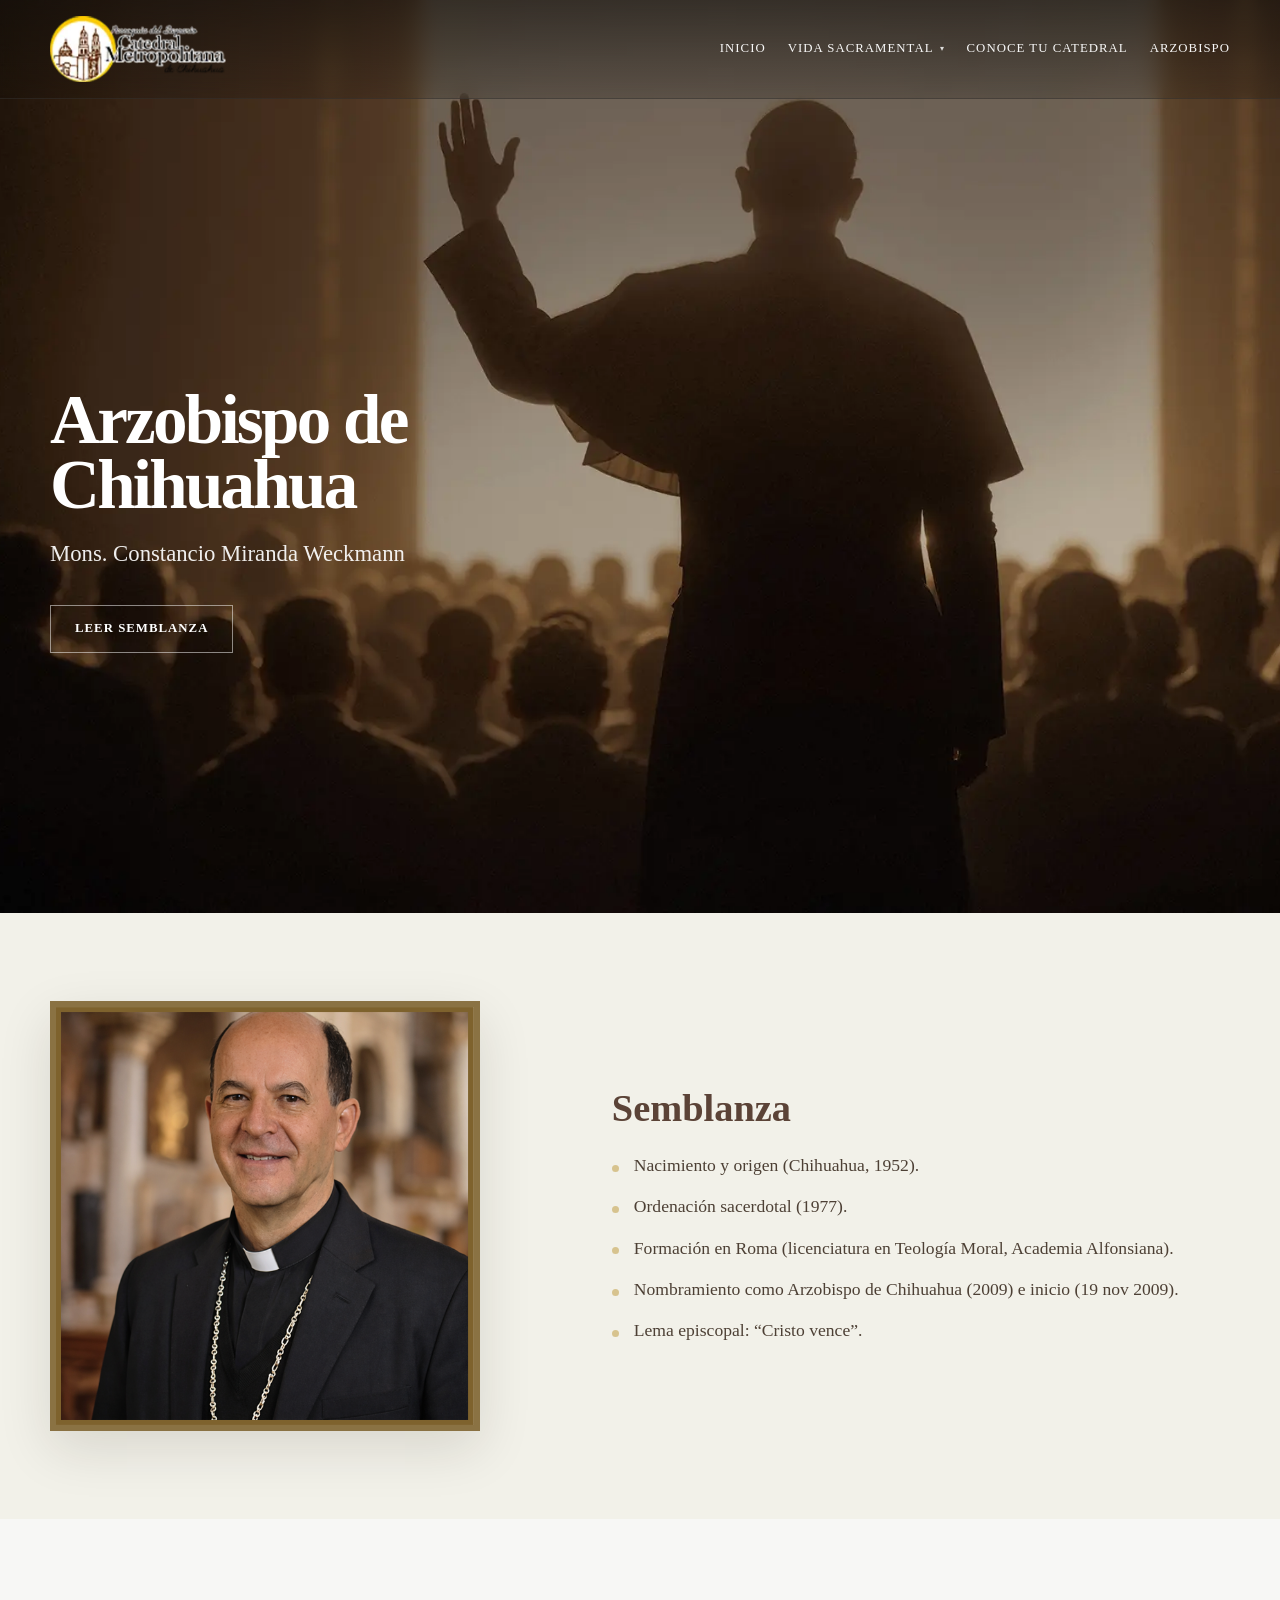
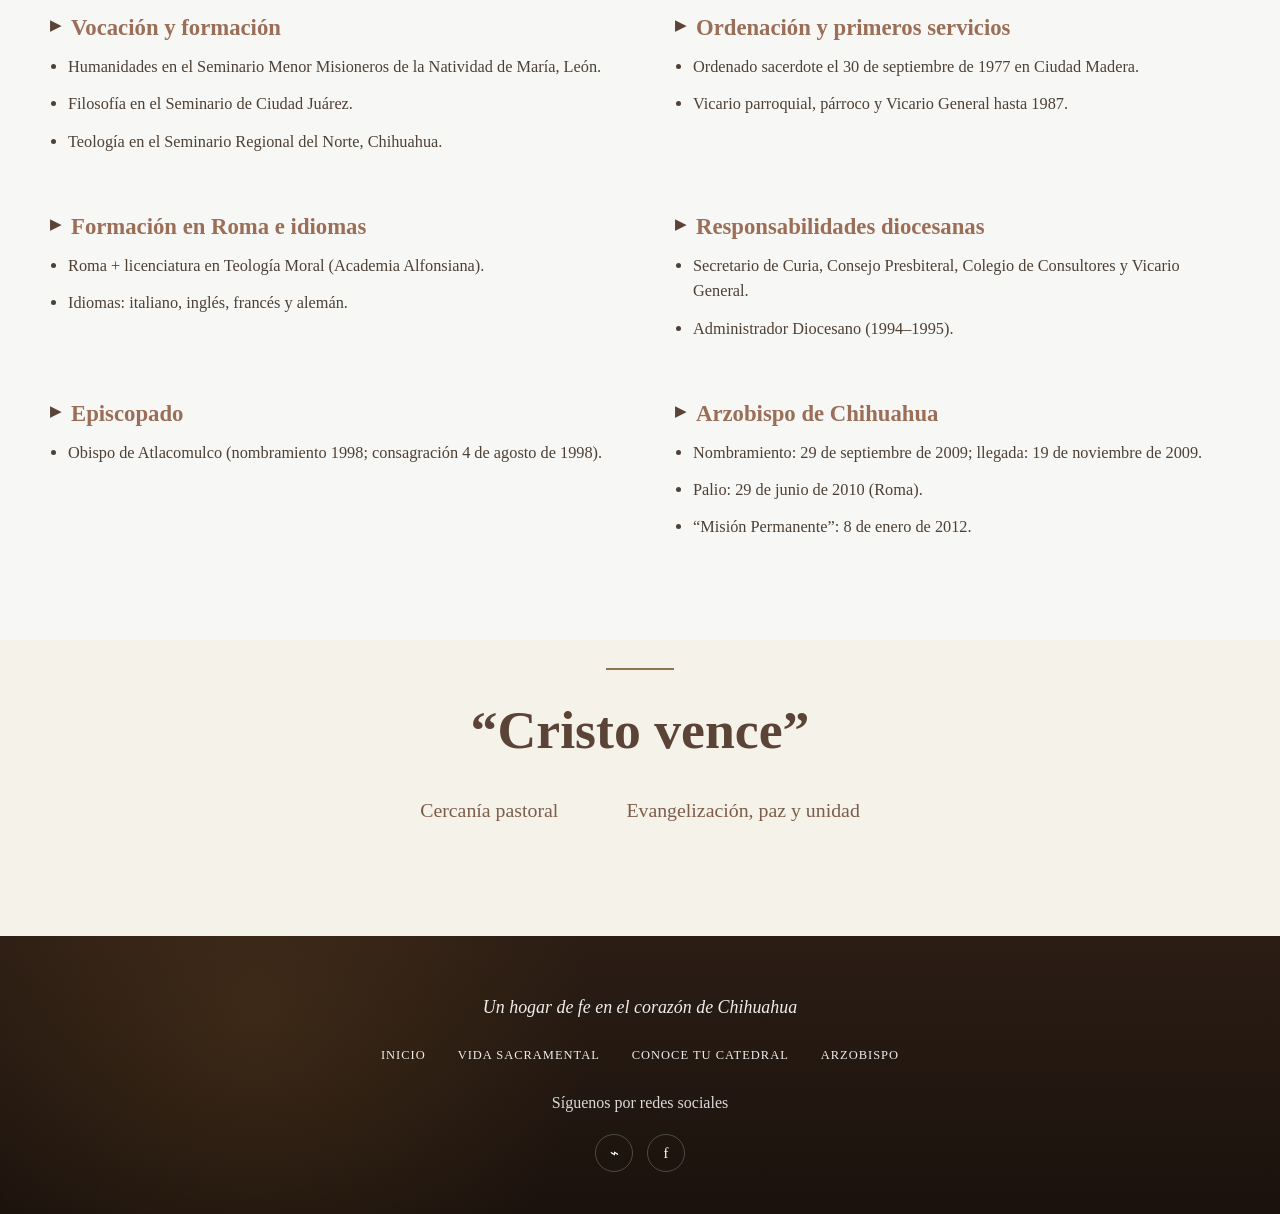
==== commit 1891c340: "image" ====
--- a/arzobispo.html
+++ b/arzobispo.html
@@ -280,7 +280,7 @@
       min-height: 100svh;
       color: var(--white);
       background-color: #1a1410;
-      background-image: url('src/img/Sección 1 Background (1).png');
+      background-image: url('src/img/Sección 3 Background.png');
       background-position: center center;
       background-size: cover;
       background-repeat: no-repeat;
@@ -680,7 +680,7 @@
     <section class="section bio-intro" id="semblanza-resumen">
       <div class="container bio-grid">
         <div class="portrait-frame">
-          <img src="src/img/Sección 2 Imagen Arzobispo (1).png" alt="Retrato de Mons. Constancio Miranda Weckmann" />
+          <img src="src/img/Sección 2 Imagen Arzobispo.png" alt="Retrato de Mons. Constancio Miranda Weckmann" />
         </div>
         <div class="bio-card">
           <h2>Semblanza</h2>
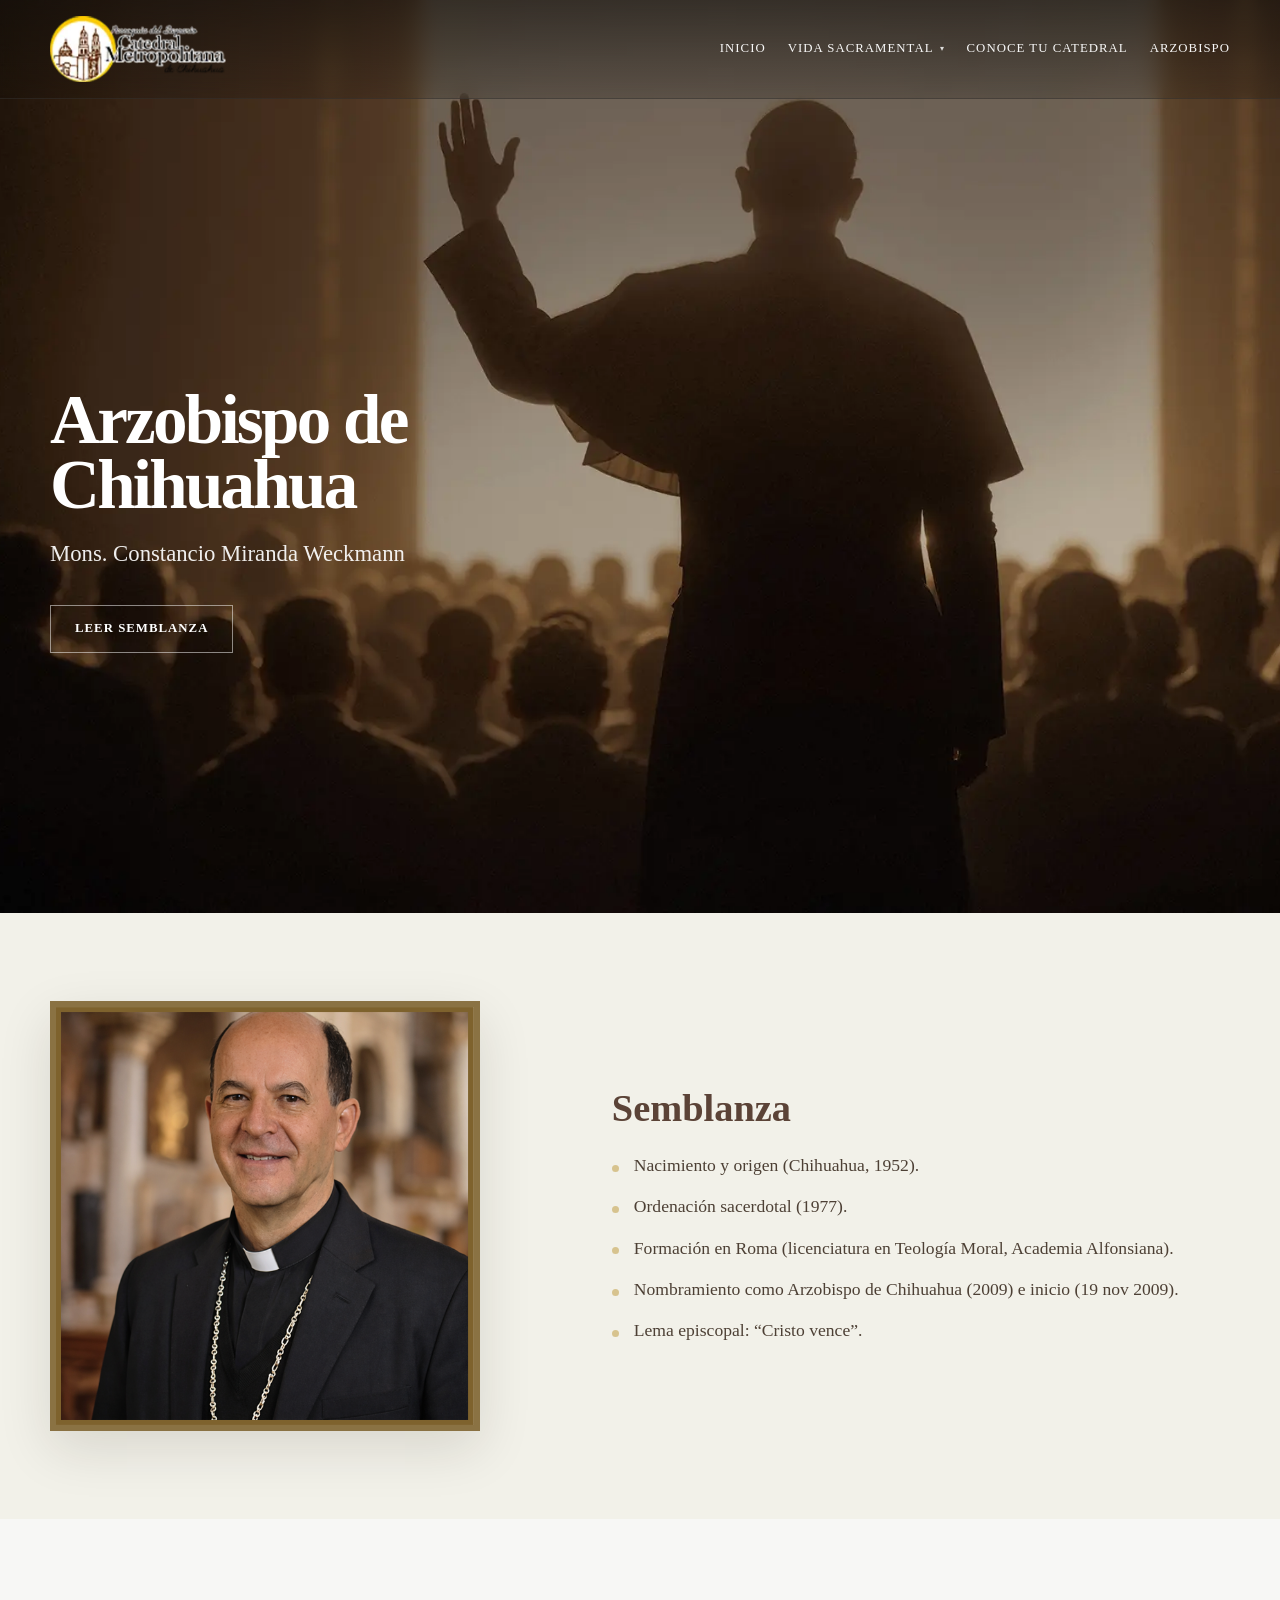
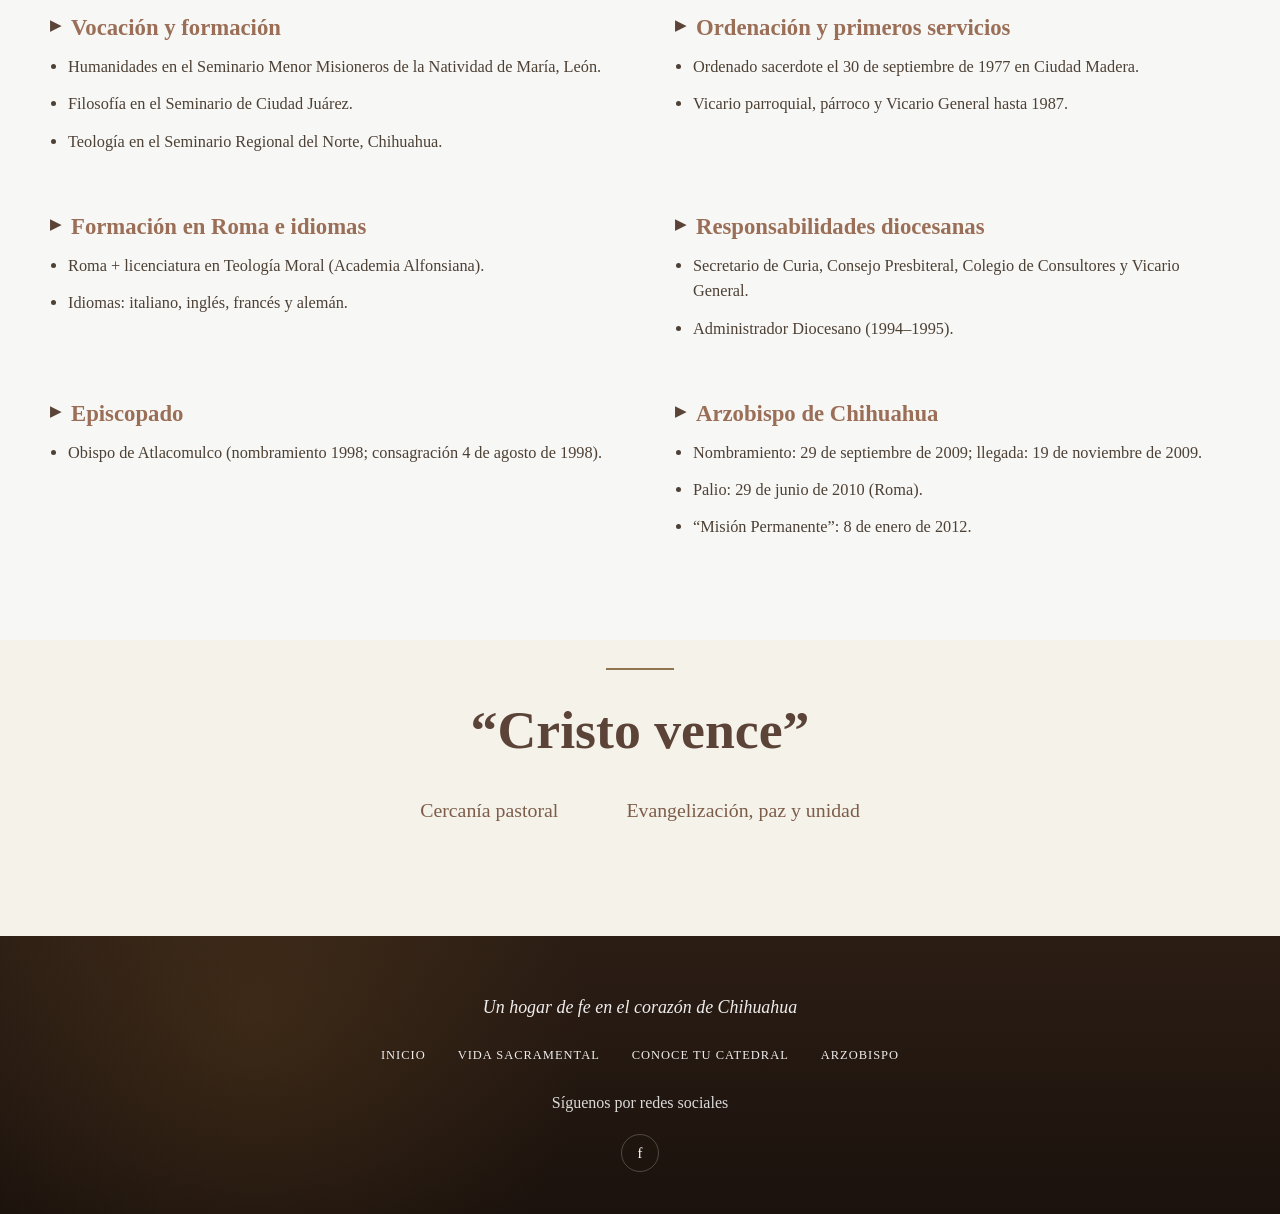
==== commit 80948d67: "comments" ====
--- a/arzobispo.html
+++ b/arzobispo.html
@@ -771,8 +771,8 @@
       </div>
       <p style="text-align:center; margin:0; opacity:0.84;">Síguenos por redes sociales</p>
       <div class="socials">
-        <a href="#" aria-label="Instagram">⌁</a>
-        <a href="#" aria-label="Facebook">f</a>
+        
+        <a href="https://www.facebook.com/catedraldechihuahuaoficial" aria-label="Facebook">f</a>
       </div>
     </div>
   </footer>
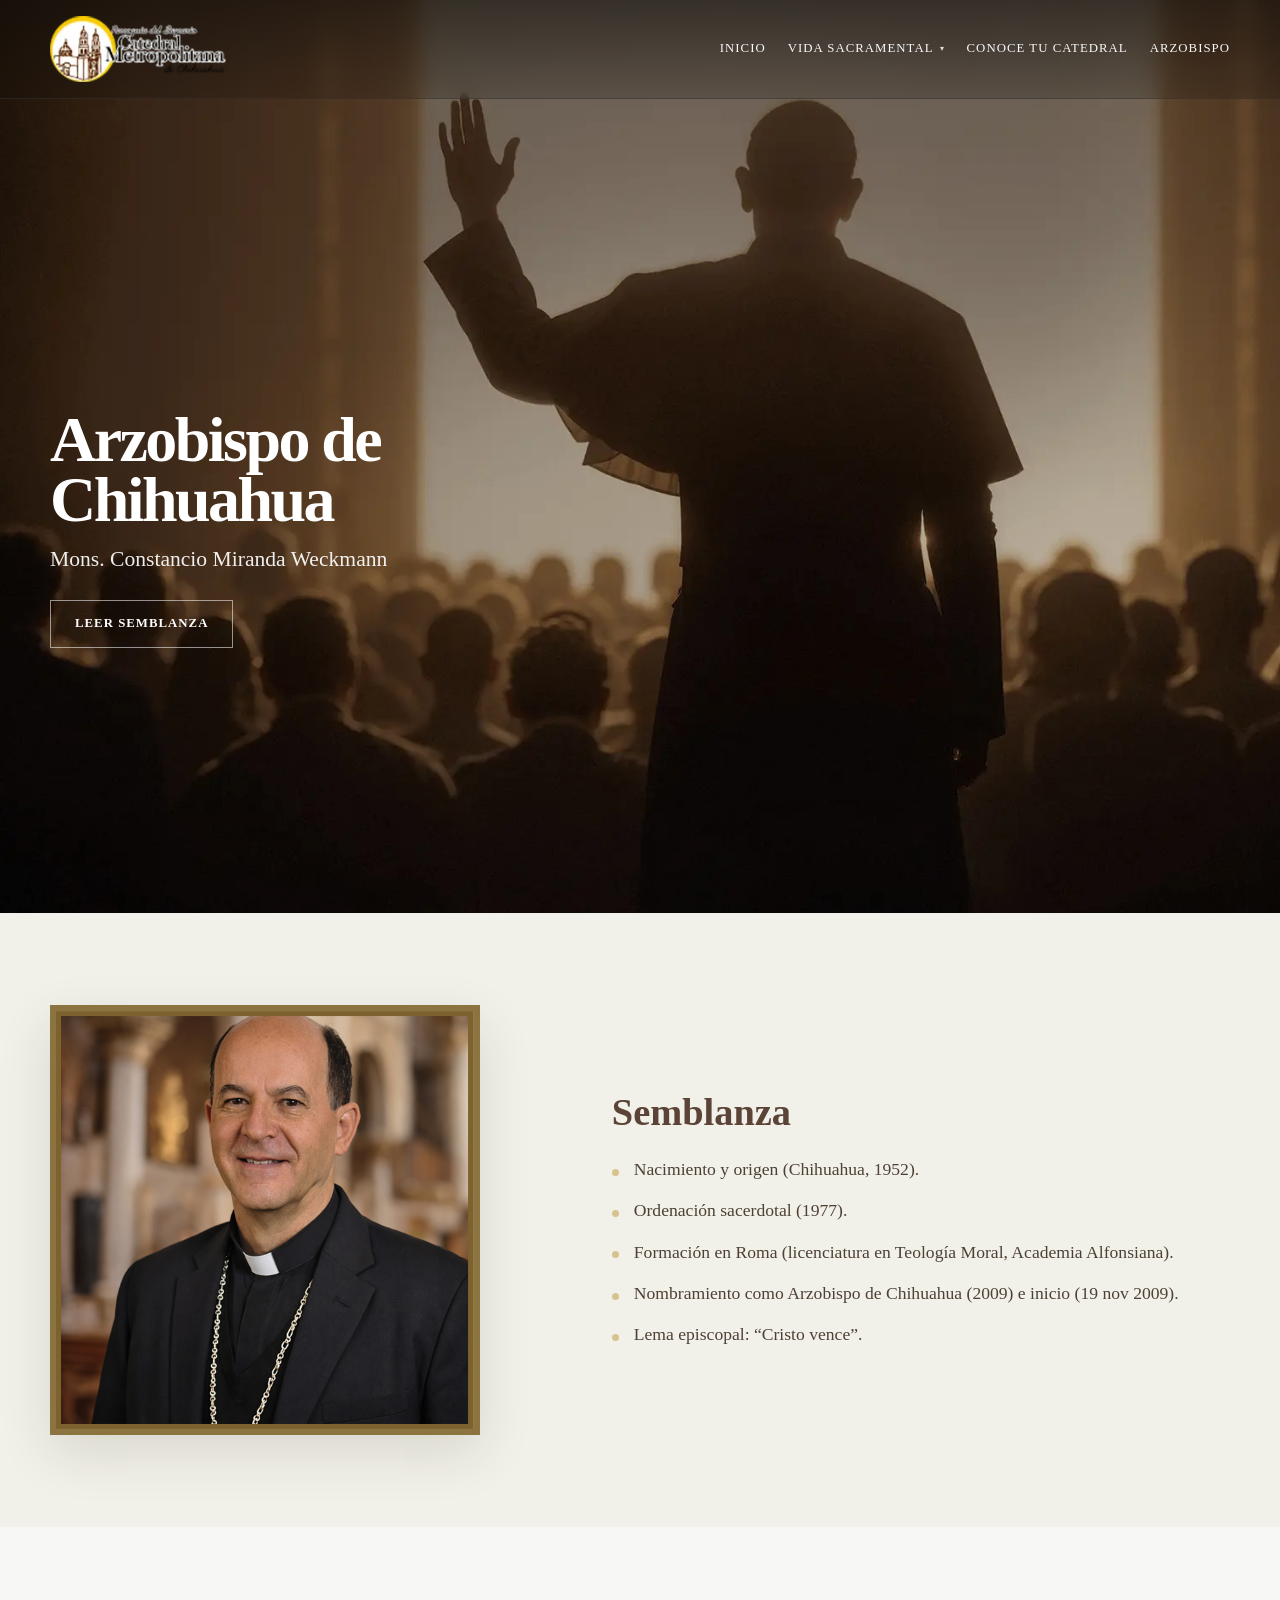
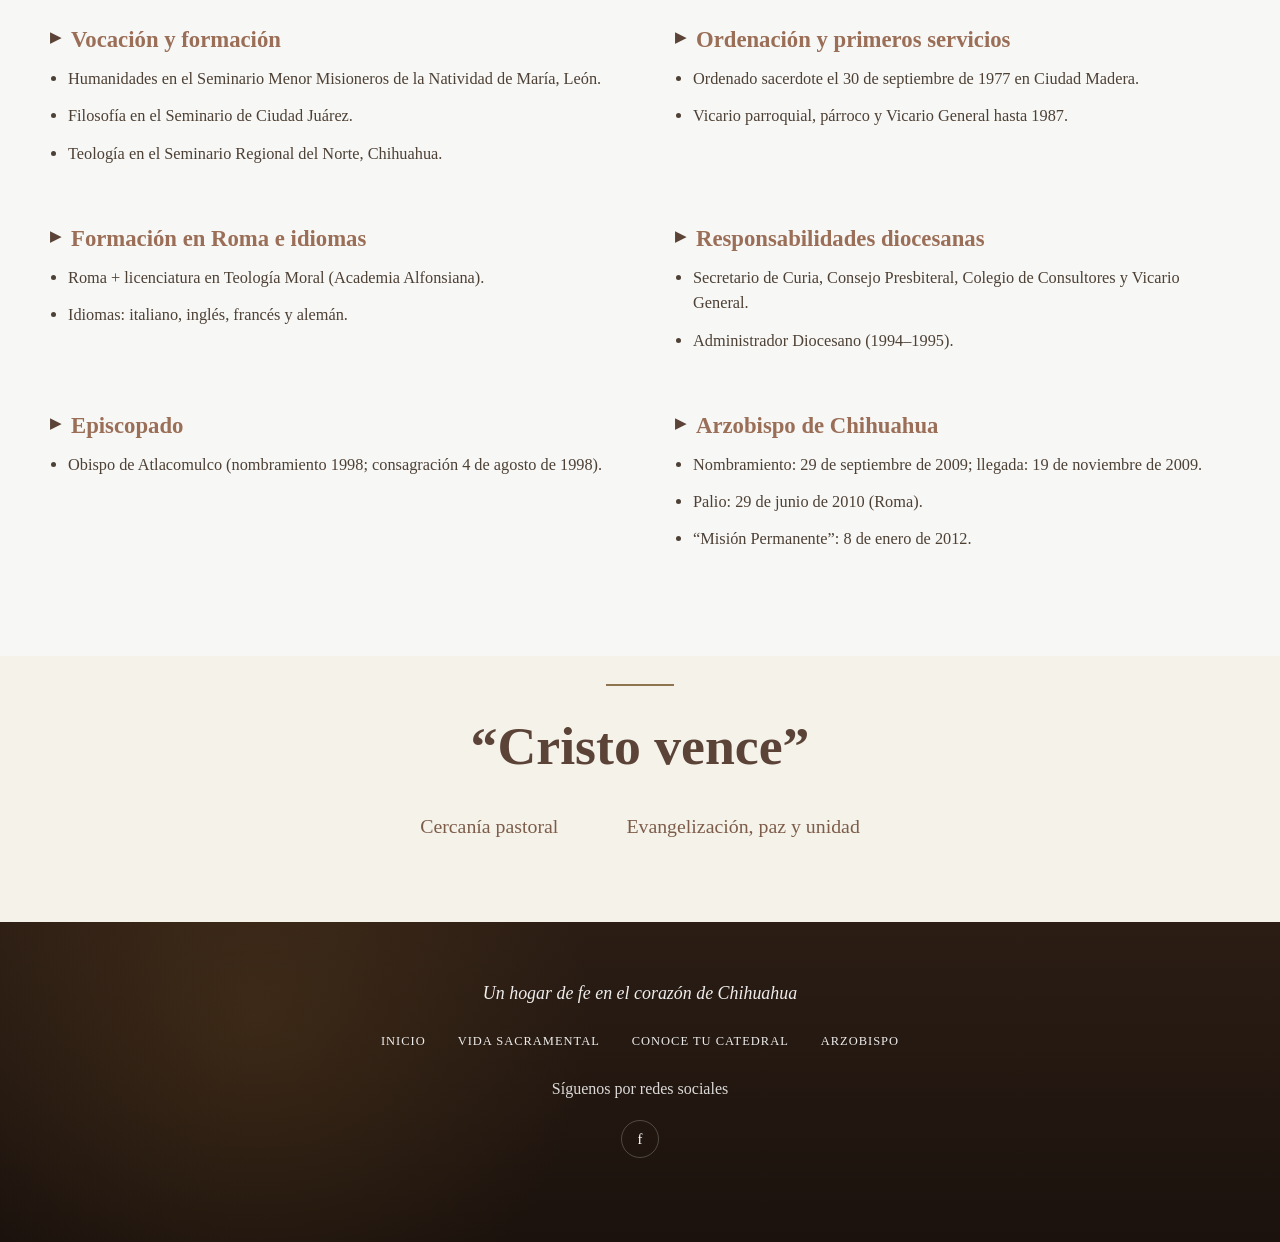
==== commit 0219f7ba: "horarios mv" ====
--- a/arzobispo.html
+++ b/arzobispo.html
@@ -5,642 +5,11 @@
   <meta name="viewport" content="width=device-width, initial-scale=1.0" />
   <title>Arzobispo de Chihuahua | Catedral Metropolitana</title>
   <meta name="description" content="Conoce la semblanza de Mons. Constancio Miranda Weckmann, Arzobispo de Chihuahua." />
-  <style>
-    @font-face {
-      font-family: 'CharterCustom';
-      src: url('src/fonts/Charter Regular.ttf') format('truetype');
-      font-weight: 400;
-      font-style: normal;
-      font-display: swap;
-    }
-    @font-face {
-      font-family: 'SnellRoundhandCustom';
-      src: url('src/fonts/Snell Roundhand Regular.ttf') format('truetype');
-      font-weight: 400;
-      font-style: normal;
-      font-display: swap;
-    }
-
-    :root {
-      --bg: #f5f2ea;
-      --bg-soft: #efede6;
-      --cream: #f8f4eb;
-      --sand: #c6b98f;
-      --gold: #8a7243;
-      --gold-dark: #6f5a34;
-      --brown: #33241a;
-      --brown-soft: #5b4337;
-      --text: #4d4035;
-      --line: rgba(112, 90, 52, 0.22);
-      --white: #ffffff;
-      --shadow: 0 18px 50px rgba(32, 22, 12, 0.12);
-      --max: 1180px;
-    }
-
-    * { box-sizing: border-box; }
-    html { scroll-behavior: smooth; }
-    body {
-      margin: 0;
-      background: var(--bg);
-      color: var(--text);
-      font-family: 'CharterCustom', Georgia, serif;
-      font-weight: 400;
-      line-height: 1.55;
-    }
-
-    img { max-width: 100%; display: block; }
-    a { color: inherit; text-decoration: none; }
-    button { font: inherit; }
-
-    .container {
-      width: min(calc(100% - 40px), var(--max));
-      margin: 0 auto;
-    }
-
-    .btn {
-      display: inline-flex;
-      font-family: 'CharterCustom', Georgia, serif;
-      font-weight: 700;
-      font-synthesis: weight;
-      align-items: center;
-      justify-content: center;
-      min-height: 48px;
-      padding: 12px 24px;
-      border: 1px solid rgba(255,255,255,0.5);
-      background: transparent;
-      color: var(--white);
-      text-transform: uppercase;
-      letter-spacing: 0.08em;
-      font-size: 0.8rem;
-      cursor: pointer;
-      transition: 0.25s ease;
-    }
-
-    .btn:hover {
-      background: rgba(255,255,255,0.08);
-      border-color: rgba(255,255,255,0.72);
-    }
-
-    .btn--dark-outline {
-      color: var(--gold-dark);
-      border-color: rgba(111, 90, 52, 0.35);
-      background: transparent;
-    }
-
-    .btn--dark-outline:hover {
-      background: rgba(111, 90, 52, 0.06);
-      border-color: rgba(111, 90, 52, 0.55);
-    }
-
-    .section { padding: 88px 0; }
-
-    .section-title {
-      margin: 0 0 14px;
-      font-size: clamp(2.2rem, 3.2vw, 3.2rem);
-      line-height: 1.05;
-      color: var(--brown-soft);
-      font-weight: 700;
-    }
-
-    .section-subtitle {
-      margin: 0;
-      font-size: 1.08rem;
-      color: rgba(77, 64, 53, 0.85);
-    }
-
-    .nav-wrap {
-      position: sticky;
-      top: 0;
-      z-index: 200;
-      overflow: visible;
-      backdrop-filter: blur(10px);
-      background: linear-gradient(180deg, rgba(17,14,11,0.58), rgba(17,14,11,0.2));
-      border-bottom: 1px solid rgba(255,255,255,0.08);
-    }
-
-    .nav {
-      display: flex;
-      align-items: center;
-      justify-content: space-between;
-      gap: 24px;
-      padding: 16px 0;
-    }
-
-    .brand img {
-      width: 176px;
-      height: auto;
-      object-fit: contain;
-    }
-
-    .nav-links {
-      display: flex;
-      align-items: center;
-      gap: 22px;
-      flex-wrap: wrap;
-    }
-
-    .nav-links a {
-      font-size: 0.8rem;
-      letter-spacing: 0.08em;
-      text-transform: uppercase;
-      color: var(--white);
-      opacity: 0.96;
-    }
-
-    .nav-dropdown {
-      position: relative;
-      display: inline-flex;
-      align-items: center;
-    }
-
-    .nav-dropdown-toggle {
-      display: inline-flex;
-      align-items: center;
-      gap: 6px;
-      border: none;
-      background: transparent;
-      padding: 0;
-      margin: 0;
-      font: inherit;
-      font-size: 0.8rem;
-      letter-spacing: 0.08em;
-      text-transform: uppercase;
-      color: inherit;
-      cursor: pointer;
-      opacity: 0.96;
-    }
-
-    .nav-dropdown-toggle .caret {
-      font-size: 0.65em;
-      opacity: 0.85;
-      line-height: 1;
-    }
-
-    .nav-dropdown-panel {
-      position: absolute;
-      top: 100%;
-      left: 0;
-      min-width: 220px;
-      padding: 12px 0 10px;
-      background: rgba(17, 14, 11, 0.97);
-      color: var(--white);
-      border: 1px solid rgba(255, 255, 255, 0.12);
-      box-shadow: 0 14px 36px rgba(0, 0, 0, 0.35);
-      border-radius: 4px;
-      opacity: 0;
-      visibility: hidden;
-      transform: translateY(-6px);
-      transition: opacity 0.2s ease, transform 0.2s ease, visibility 0.2s;
-      z-index: 210;
-    }
-
-    @media (min-width: 821px) {
-      .nav-dropdown:hover .nav-dropdown-panel,
-      .nav-dropdown:focus-within .nav-dropdown-panel {
-        opacity: 1;
-        visibility: visible;
-        transform: translateY(0);
-      }
-    }
-
-    .nav-dropdown-panel a {
-      display: block;
-      padding: 10px 18px;
-      white-space: nowrap;
-      text-decoration: none;
-      opacity: 1;
-      font-size: 0.8rem;
-      letter-spacing: 0.08em;
-      text-transform: uppercase;
-      color: rgba(255, 255, 255, 0.95);
-    }
-
-    .nav-dropdown-panel a:hover {
-      background: rgba(255, 255, 255, 0.06);
-    }
-
-    @media (max-width: 820px) {
-      .nav-dropdown {
-        width: 100%;
-        flex-direction: column;
-        align-items: flex-start;
-      }
-
-      .nav-dropdown-toggle {
-        width: 100%;
-        justify-content: space-between;
-        text-align: left;
-        padding: 4px 0;
-      }
-
-      .nav-dropdown-panel {
-        position: static;
-        opacity: 0;
-        visibility: hidden;
-        max-height: 0;
-        overflow: hidden;
-        transform: none;
-        padding: 0;
-        margin: 0;
-        min-width: 0;
-        width: 100%;
-        border: none;
-        box-shadow: none;
-        background: transparent;
-        transition: max-height 0.28s ease, opacity 0.2s ease;
-      }
-
-      .nav-dropdown.is-open .nav-dropdown-panel {
-        opacity: 1;
-        visibility: visible;
-        max-height: 360px;
-        padding: 4px 0 8px 14px;
-      }
-
-      .nav-dropdown-panel a {
-        padding: 10px 0;
-        white-space: normal;
-      }
-    }
-
-    .menu-toggle {
-      display: none;
-      border: 1px solid rgba(255,255,255,0.2);
-      background: transparent;
-      color: var(--white);
-      min-height: 42px;
-      padding: 0 14px;
-      text-transform: uppercase;
-      letter-spacing: 0.08em;
-    }
-
-    .hero {
-      position: relative;
-      isolation: isolate;
-      min-height: 100svh;
-      color: var(--white);
-      background-color: #1a1410;
-      background-image: url('src/img/Sección 3 Background.png');
-      background-position: center center;
-      background-size: cover;
-      background-repeat: no-repeat;
-      overflow: visible;
-    }
-
-    .hero > * {
-      position: relative;
-    }
-
-    .hero .nav-wrap {
-      z-index: 200;
-    }
-
-    .hero .hero-content {
-      z-index: 1;
-    }
-
-    .hero-content {
-      display: grid;
-      grid-template-columns: minmax(280px, 560px) 1fr;
-      gap: 24px;
-      align-items: center;
-      min-height: calc(100svh - 86px);
-      padding: 64px 0 72px;
-    }
-
-    .hero-copy {
-      max-width: 540px;
-      padding: 4vh 0 0;
-    }
-
-    .hero-title {
-      margin: 0 0 18px;
-      font-size: clamp(2.6rem, 5.4vw, 4.95rem);
-      line-height: 0.94;
-      font-weight: 700;
-      letter-spacing: -0.04em;
-    }
-
-    .hero-subtitle {
-      margin: 0 0 34px;
-      font-size: clamp(1.1rem, 1.8vw, 1.42rem);
-      color: rgba(255,255,255,0.92);
-    }
-
-    .bio-intro {
-      background: #f2f1e9;
-    }
-
-    .bio-grid {
-      display: grid;
-      grid-template-columns: 0.9fr 1.1fr;
-      gap: 56px;
-      align-items: center;
-    }
-
-    .portrait-frame {
-      background: var(--white);
-      border: 6px solid var(--gold);
-      box-shadow: var(--shadow);
-      max-width: 430px;
-    }
-
-    .bio-card h2 {
-      margin: 0 0 24px;
-      font-size: clamp(2.2rem, 3vw, 3rem);
-      color: var(--brown-soft);
-      line-height: 1.05;
-    }
-
-    .bio-points {
-      list-style: none;
-      margin: 0;
-      padding: 0;
-      display: grid;
-      gap: 14px;
-    }
-
-    .bio-points li {
-      position: relative;
-      padding-left: 22px;
-      font-size: 1.1rem;
-    }
-
-    .bio-points li::before {
-      content: '';
-      position: absolute;
-      left: 0;
-      top: 0.72em;
-      width: 7px;
-      height: 7px;
-      border-radius: 50%;
-      background: #d7c38e;
-    }
-
-    .timeline {
-      background: #f7f7f5;
-    }
-
-    .timeline-grid {
-      display: grid;
-      grid-template-columns: repeat(2, 1fr);
-      gap: 40px 70px;
-    }
-
-    .timeline-card {
-      padding-top: 8px;
-    }
-
-    .timeline-card h3 {
-      margin: 0 0 14px;
-      color: #9a6e57;
-      font-size: 1.42rem;
-      line-height: 1.1;
-      display: flex;
-      align-items: center;
-      gap: 10px;
-    }
-
-    .timeline-card h3::before {
-      content: '▶';
-      font-size: 0.85rem;
-      color: var(--brown-soft);
-      transform: translateY(-1px);
-    }
-
-    .timeline-card ul {
-      margin: 0;
-      padding-left: 18px;
-    }
-
-    .timeline-card li {
-      margin-bottom: 12px;
-      font-size: 1.02rem;
-    }
-
-    .motto {
-      text-align: center;
-      padding-top: 28px;
-      padding-bottom: 110px;
-    }
-
-    .motto-line {
-      width: 68px;
-      height: 2px;
-      background: #8f7450;
-      margin: 0 auto 34px;
-    }
-
-    .motto-quote {
-      margin: 0;
-      font-size: clamp(2.5rem, 4.2vw, 4rem);
-      line-height: 1;
-      color: var(--brown-soft);
-      font-weight: 700;
-    }
-
-    .motto-values {
-      margin-top: 38px;
-      display: flex;
-      justify-content: center;
-      gap: 68px;
-      flex-wrap: wrap;
-      color: #7d5d4a;
-      font-size: 1.24rem;
-    }
-
-    footer {
-      color: var(--white);
-      background: radial-gradient(circle at 20% 30%, rgba(140,97,42,0.22), transparent 32%), linear-gradient(180deg, #2b1d14 0%, #1b120d 100%);
-      padding: 58px 0 42px;
-    }
-
-    .footer-title {
-      text-align: center;
-      margin: 0 0 24px;
-      font-size: 1.12rem;
-      opacity: 0.92;
-      font-style: italic;
-    }
-
-    .footer-links {
-      display: flex;
-      justify-content: center;
-      gap: 32px;
-      flex-wrap: wrap;
-      margin-bottom: 26px;
-    }
-
-    .footer-links a {
-      text-transform: uppercase;
-      letter-spacing: 0.08em;
-      font-size: 0.78rem;
-      opacity: 0.92;
-    }
-
-    .socials {
-      display: flex;
-      justify-content: center;
-      gap: 14px;
-      margin-top: 18px;
-    }
-
-    .socials a {
-      width: 38px;
-      height: 38px;
-      border-radius: 50%;
-      border: 1px solid rgba(255,255,255,0.22);
-      display: grid;
-      place-items: center;
-      font-size: 0.92rem;
-    }
-
-    .modal {
-      position: fixed;
-      inset: 0;
-      background: rgba(14,10,7,0.68);
-      display: none;
-      align-items: center;
-      justify-content: center;
-      padding: 24px;
-      z-index: 60;
-    }
-
-    .modal.active { display: flex; }
-
-    .modal-card {
-      width: min(100%, 980px);
-      max-height: min(88vh, 980px);
-      overflow: auto;
-      background: linear-gradient(180deg, #fbf8f0 0%, #f6f1e7 100%);
-      border: 1px solid rgba(111,90,52,0.18);
-      box-shadow: 0 28px 70px rgba(26, 19, 11, 0.32);
-      position: relative;
-    }
-
-    .modal-close {
-      position: sticky;
-      top: 0;
-      margin-left: auto;
-      width: 48px;
-      height: 48px;
-      border: 0;
-      background: rgba(251,248,240,0.94);
-      cursor: pointer;
-      font-size: 1.7rem;
-      color: var(--gold-dark);
-      z-index: 3;
-      display: block;
-    }
-
-    .modal-hero {
-      padding: 14px 40px 16px;
-      border-bottom: 1px solid var(--line);
-    }
-
-    .modal-hero h2 {
-      margin: 0 0 8px;
-      font-size: clamp(2rem, 3.1vw, 3.1rem);
-      line-height: 1;
-      color: var(--brown-soft);
-    }
-
-    .modal-hero p {
-      margin: 0;
-      font-size: 1.06rem;
-      color: rgba(77, 64, 53, 0.82);
-    }
-
-    .modal-body {
-      padding: 24px 40px 42px;
-      display: grid;
-      grid-template-columns: 320px 1fr;
-      gap: 34px;
-      align-items: start;
-    }
-
-    .modal-image {
-      position: sticky;
-      top: 24px;
-      background: var(--white);
-      border: 5px solid var(--gold);
-      box-shadow: var(--shadow);
-    }
-
-    .modal-copy {
-      font-size: 1.06rem;
-      color: var(--text);
-    }
-
-    .modal-copy p {
-      margin: 0 0 18px;
-    }
-
-    .modal-copy blockquote {
-      margin: 26px 0 0;
-      padding: 22px 24px;
-      background: rgba(198,185,143,0.16);
-      border-left: 3px solid var(--gold);
-      color: var(--brown-soft);
-      font-size: 1.18rem;
-      font-style: italic;
-    }
-
-    @media (max-width: 1080px) {
-      .bio-grid,
-      .hero-content,
-      .modal-body {
-        grid-template-columns: 1fr;
-      }
-
-      .timeline-grid {
-        gap: 34px;
-      }
-
-      .portrait-frame { max-width: 420px; }
-      .modal-image { position: static; max-width: 360px; }
-    }
-
-    @media (max-width: 820px) {
-      .menu-toggle { display: inline-flex; align-items: center; }
-      .nav-links {
-        position: absolute;
-        top: 100%;
-        left: 0;
-        right: 0;
-        padding: 16px 20px 20px;
-        background: rgba(17,14,11,0.96);
-        display: none;
-        flex-direction: column;
-        align-items: flex-start;
-        overflow: visible;
-      }
-      .nav-links.active { display: flex; }
-      .timeline-grid { grid-template-columns: 1fr; }
-      .hero-content { min-height: auto; }
-      .hero-copy { padding-top: 12vh; padding-bottom: 8vh; }
-    }
-
-    @media (max-width: 640px) {
-      .container { width: min(calc(100% - 28px), var(--max)); }
-      .section { padding: 72px 0; }
-      .brand img { width: 152px; }
-      .motto-values {
-        gap: 18px;
-        flex-direction: column;
-      }
-      .modal-hero,
-      .modal-body {
-        padding-left: 22px;
-        padding-right: 22px;
-      }
-      .modal-body { padding-bottom: 30px; }
-      .btn { width: 100%; }
-    }
-  </style>
+  <link rel="stylesheet" href="src/css/base.css" />
+  <link rel="stylesheet" href="src/css/arzobispo.css" />
 </head>
 <body>
-  <header class="hero" id="inicio">
+  <header class="hero hero--arzobispo" id="inicio">
     <div class="nav-wrap">
       <div class="container nav">
         <a class="brand" href="index.html#inicio" aria-label="Catedral Metropolitana de Chihuahua">
--- a/src/css/base.css
+++ b/src/css/base.css
@@ -0,0 +1,554 @@
+@font-face {
+  font-family: 'CharterCustom';
+  src: url('../fonts/Charter Regular.ttf') format('truetype');
+  font-weight: 400;
+  font-style: normal;
+  font-display: swap;
+}
+
+@font-face {
+  font-family: 'SnellRoundhandCustom';
+  src: url('../fonts/Snell Roundhand Regular.ttf') format('truetype');
+  font-weight: 400;
+  font-style: normal;
+  font-display: swap;
+}
+
+:root {
+  --bg: #f5f1e8;
+  --bg-soft: #efede6;
+  --cream: #fbf8f1;
+  --sand: #d4c5a2;
+  --gold: #8c7441;
+  --gold-dark: #6f5a34;
+  --brown: #4e3a2d;
+  --brown-deep: #2e2118;
+  --text: #5c4a3b;
+  --line: rgba(111, 90, 52, 0.18);
+  --white: #ffffff;
+  --shadow: 0 18px 50px rgba(32, 22, 12, 0.12);
+  --max: 1180px;
+}
+
+* { box-sizing: border-box; }
+
+html {
+  scroll-behavior: smooth;
+  overflow-x: clip;
+}
+
+body {
+  margin: 0;
+  background: var(--bg);
+  color: var(--text);
+  font-family: 'CharterCustom', Georgia, serif;
+  font-weight: 400;
+  line-height: 1.55;
+  overflow-x: clip;
+}
+
+img { max-width: 100%; display: block; }
+a { color: inherit; text-decoration: none; }
+button { font: inherit; }
+
+.container {
+  width: min(calc(100% - 40px), var(--max));
+  margin: 0 auto;
+}
+
+.btn {
+  display: inline-flex;
+  font-family: 'CharterCustom', Georgia, serif;
+  font-weight: 700;
+  font-synthesis: weight;
+  align-items: center;
+  justify-content: center;
+  min-height: 48px;
+  padding: 12px 24px;
+  border: 1px solid rgba(255,255,255,0.54);
+  background: transparent;
+  color: var(--white);
+  text-transform: uppercase;
+  letter-spacing: 0.08em;
+  font-size: 0.8rem;
+  cursor: pointer;
+  transition: 0.25s ease;
+}
+
+.btn:hover {
+  background: rgba(255,255,255,0.08);
+  border-color: rgba(255,255,255,0.76);
+}
+
+.btn--gold {
+  background: rgba(140,116,65,0.96);
+  border-color: rgba(140,116,65,0.96);
+  color: var(--white);
+  box-shadow: 0 10px 20px rgba(56,40,24,0.12);
+}
+
+.btn--gold:hover {
+  background: var(--gold-dark);
+  border-color: var(--gold-dark);
+}
+
+.section { padding: 92px 0; }
+
+.section-title {
+  margin: 0 0 14px;
+  font-size: clamp(2.2rem, 3.4vw, 3.5rem);
+  line-height: 1.05;
+  color: var(--brown);
+  font-weight: 700;
+  text-align: center;
+}
+
+.section-subtitle {
+  margin: 0;
+  font-size: 1.08rem;
+  color: rgba(92,74,59,0.84);
+  text-align: center;
+}
+
+.nav-wrap {
+  position: sticky;
+  top: 0;
+  z-index: 200;
+  overflow: visible;
+  backdrop-filter: blur(10px);
+  background: linear-gradient(180deg, rgba(17,14,11,0.58), rgba(17,14,11,0.2));
+  border-bottom: 1px solid rgba(255,255,255,0.08);
+}
+
+.nav {
+  display: flex;
+  align-items: center;
+  justify-content: space-between;
+  gap: 24px;
+  padding: 16px 0;
+}
+
+.brand img {
+  width: 176px;
+  height: auto;
+  object-fit: contain;
+}
+
+.nav-links {
+  display: flex;
+  align-items: center;
+  gap: 22px;
+  flex-wrap: wrap;
+}
+
+.nav-links a {
+  font-size: 0.8rem;
+  letter-spacing: 0.08em;
+  text-transform: uppercase;
+  color: var(--white);
+  opacity: 0.96;
+}
+
+.nav-dropdown {
+  position: relative;
+  display: inline-flex;
+  align-items: center;
+}
+
+.nav-dropdown-toggle {
+  display: inline-flex;
+  align-items: center;
+  gap: 6px;
+  border: none;
+  background: transparent;
+  padding: 0;
+  margin: 0;
+  font: inherit;
+  font-size: 0.8rem;
+  letter-spacing: 0.08em;
+  text-transform: uppercase;
+  color: inherit;
+  cursor: pointer;
+  opacity: 0.96;
+}
+
+.nav-dropdown-toggle .caret {
+  font-size: 0.65em;
+  opacity: 0.85;
+  line-height: 1;
+}
+
+.nav-dropdown-panel {
+  position: absolute;
+  top: 100%;
+  left: 0;
+  min-width: 220px;
+  padding: 12px 0 10px;
+  background: rgba(17, 14, 11, 0.97);
+  color: var(--white);
+  border: 1px solid rgba(255, 255, 255, 0.12);
+  box-shadow: 0 14px 36px rgba(0, 0, 0, 0.35);
+  border-radius: 4px;
+  opacity: 0;
+  visibility: hidden;
+  transform: translateY(-6px);
+  transition: opacity 0.2s ease, transform 0.2s ease, visibility 0.2s;
+  z-index: 210;
+}
+
+@media (min-width: 821px) {
+  .nav-dropdown:hover .nav-dropdown-panel,
+  .nav-dropdown:focus-within .nav-dropdown-panel {
+    opacity: 1;
+    visibility: visible;
+    transform: translateY(0);
+  }
+}
+
+.nav-dropdown-panel a {
+  display: block;
+  padding: 10px 18px;
+  white-space: nowrap;
+  text-decoration: none;
+  opacity: 1;
+  font-size: 0.8rem;
+  letter-spacing: 0.08em;
+  text-transform: uppercase;
+  color: rgba(255, 255, 255, 0.95);
+}
+
+.nav-dropdown-panel a:hover {
+  background: rgba(255, 255, 255, 0.06);
+}
+
+@media (max-width: 820px) {
+  .nav-dropdown {
+    width: 100%;
+    flex-direction: column;
+    align-items: flex-start;
+  }
+
+  .nav-dropdown-toggle {
+    width: 100%;
+    justify-content: space-between;
+    text-align: left;
+    padding: 4px 0;
+  }
+
+  .nav-dropdown-panel {
+    position: static;
+    opacity: 0;
+    visibility: hidden;
+    max-height: 0;
+    overflow: hidden;
+    transform: none;
+    padding: 0;
+    margin: 0;
+    min-width: 0;
+    width: 100%;
+    border: none;
+    box-shadow: none;
+    background: transparent;
+    transition: max-height 0.28s ease, opacity 0.2s ease;
+  }
+
+  .nav-dropdown.is-open .nav-dropdown-panel {
+    opacity: 1;
+    visibility: visible;
+    max-height: 360px;
+    padding: 4px 0 8px 14px;
+  }
+
+  .nav-dropdown-panel a {
+    padding: 10px 0;
+    white-space: normal;
+  }
+}
+
+.menu-toggle {
+  display: none;
+  border: 1px solid rgba(255,255,255,0.2);
+  background: transparent;
+  color: var(--white);
+  min-height: 42px;
+  padding: 0 14px;
+  text-transform: uppercase;
+  letter-spacing: 0.08em;
+}
+
+.hero {
+  position: relative;
+  isolation: isolate;
+  min-height: 100svh;
+  color: var(--white);
+  background-color: #221c18;
+  background-position: center center;
+  background-size: cover;
+  background-repeat: no-repeat;
+  overflow: hidden;
+}
+
+.hero > * {
+  position: relative;
+}
+
+.hero .nav-wrap {
+  z-index: 200;
+}
+
+.hero .hero-content {
+  z-index: 1;
+}
+
+.hero-content {
+  display: grid;
+  grid-template-columns: minmax(0, 560px) 1fr;
+  gap: 24px;
+  align-items: end;
+  min-height: calc(100svh - 86px);
+  padding: 64px 0 72px;
+  min-width: 0;
+}
+
+.hero-copy {
+  max-width: 520px;
+  padding: 8vh 0 0;
+  min-width: 0;
+}
+
+.hero-title {
+  margin: 0;
+  font-size: clamp(2.65rem, 5.45vw, 4.85rem);
+  line-height: 0.94;
+  font-weight: 700;
+  letter-spacing: -0.04em;
+}
+
+.hero-title .script {
+  display: block;
+  margin-top: 8px;
+  margin-left: 5px;
+  font-family: 'SnellRoundhandCustom', 'Brush Script MT', cursive;
+  font-size: clamp(2rem, 4.6vw, 3.5rem);
+  line-height: 1;
+  font-weight: 400;
+  color: #e7dcc3;
+}
+
+.hero-subtitle {
+  margin: 20px 0 34px;
+  font-size: clamp(1.06rem, 1.7vw, 1.28rem);
+  color: rgba(255,255,255,0.92);
+  max-width: 360px;
+}
+
+.hero-actions {
+  display: flex;
+  gap: 14px;
+  flex-wrap: wrap;
+  margin-bottom: 28px;
+}
+
+footer {
+  color: var(--white);
+  background: radial-gradient(circle at 20% 30%, rgba(140,97,42,0.22), transparent 32%), linear-gradient(180deg, #2b1d14 0%, #1b120d 100%);
+  padding: 58px 0 42px;
+  min-height: 320px;
+}
+
+.footer-title {
+  text-align: center;
+  margin: 0 0 24px;
+  font-size: 1.12rem;
+  opacity: 0.92;
+  font-style: italic;
+}
+
+.footer-links {
+  display: flex;
+  justify-content: center;
+  gap: 32px;
+  flex-wrap: wrap;
+  margin-bottom: 26px;
+}
+
+.footer-links a {
+  text-transform: uppercase;
+  letter-spacing: 0.08em;
+  font-size: 0.78rem;
+  opacity: 0.92;
+}
+
+.socials {
+  display: flex;
+  justify-content: center;
+  gap: 14px;
+  margin-top: 18px;
+}
+
+.socials a {
+  width: 38px;
+  height: 38px;
+  border-radius: 50%;
+  border: 1px solid rgba(255,255,255,0.22);
+  display: grid;
+  place-items: center;
+  font-size: 0.92rem;
+}
+
+.modal {
+  position: fixed;
+  inset: 0;
+  background: rgba(14,10,7,0.68);
+  display: none;
+  align-items: center;
+  justify-content: center;
+  padding: 24px;
+  z-index: 60;
+}
+
+.modal.active { display: flex; }
+
+.modal-card {
+  width: min(100%, 660px);
+  max-height: 88vh;
+  overflow: auto;
+  background: linear-gradient(180deg, #fbf8f0 0%, #f6f1e7 100%);
+  border: 1px solid rgba(111,90,52,0.18);
+  box-shadow: 0 28px 70px rgba(26,19,11,0.32);
+  position: relative;
+  padding: 28px 28px 32px;
+}
+
+.modal-close {
+  position: absolute;
+  right: 12px;
+  top: 10px;
+  width: 42px;
+  height: 42px;
+  border: 0;
+  background: transparent;
+  color: var(--gold-dark);
+  font-size: 1.7rem;
+  cursor: pointer;
+}
+
+.modal h3 {
+  margin: 0 0 12px;
+  font-size: 2rem;
+  line-height: 1.05;
+  color: var(--brown);
+}
+
+.modal h4 {
+  margin: 18px 0 8px;
+  font-size: 1.08rem;
+  color: var(--brown);
+}
+
+.modal p,
+.modal li {
+  margin: 0 0 12px;
+  font-size: 1.03rem;
+  color: rgba(92,74,59,0.9);
+}
+
+.modal ul {
+  margin: 0;
+  padding-left: 20px;
+}
+
+@media (max-width: 820px) {
+  .menu-toggle { display: inline-flex; align-items: center; }
+
+  .nav-links {
+    position: absolute;
+    top: 100%;
+    left: 0;
+    right: 0;
+    padding: 16px 20px 20px;
+    background: rgba(17,14,11,0.96);
+    display: none;
+    flex-direction: column;
+    align-items: flex-start;
+    overflow: visible;
+  }
+
+  .nav-links.active { display: flex; }
+
+  .hero {
+    min-height: auto;
+  }
+
+  .hero-content {
+    grid-template-columns: 1fr;
+    min-height: auto;
+    padding: 40px 0 28px;
+  }
+
+  .hero-copy {
+    padding-top: 4vh;
+    padding-bottom: 2vh;
+  }
+
+  .section {
+    padding: 64px 0;
+  }
+}
+
+@media (max-width: 640px) {
+  .container { width: min(calc(100% - 28px), var(--max)); }
+  .section { padding: 48px 0; }
+  .brand img { width: 140px; }
+
+  .section-title {
+    font-size: clamp(1.75rem, 7.5vw, 2.25rem);
+    margin-bottom: 10px;
+  }
+
+  .section-subtitle {
+    font-size: 0.96rem;
+  }
+
+  .hero-title {
+    font-size: clamp(2rem, 9vw, 2.75rem);
+  }
+
+  .hero-title .script {
+    font-size: clamp(1.45rem, 6.5vw, 2rem);
+    margin-top: 4px;
+  }
+
+  .hero-subtitle {
+    margin: 12px 0 20px;
+    font-size: 1rem;
+  }
+
+  .hero-actions {
+    flex-direction: column;
+    align-items: stretch;
+    margin-bottom: 16px;
+  }
+
+  .btn {
+    width: 100%;
+    min-height: 44px;
+    padding: 10px 18px;
+    font-size: 0.75rem;
+  }
+
+  .modal-card { padding: 20px 18px 22px; }
+  .modal h3 { font-size: 1.55rem; }
+
+  footer {
+    min-height: 0;
+    padding: 40px 0 32px;
+  }
+
+  .footer-title {
+    margin-bottom: 18px;
+    font-size: 1rem;
+  }
+
+  .footer-links { gap: 14px 18px; }
+}
--- a/src/css/arzobispo.css
+++ b/src/css/arzobispo.css
@@ -0,0 +1,316 @@
+:root {
+  --bg: #f5f2ea;
+  --brown-soft: #5b4337;
+  --text: #4d4035;
+  --line: rgba(112, 90, 52, 0.22);
+}
+
+.btn--dark-outline {
+  color: var(--gold-dark);
+  border-color: rgba(111, 90, 52, 0.35);
+  background: transparent;
+}
+
+.btn--dark-outline:hover {
+  background: rgba(111, 90, 52, 0.06);
+  border-color: rgba(111, 90, 52, 0.55);
+}
+
+.section-title {
+  color: var(--brown-soft);
+}
+
+.section-subtitle {
+  color: rgba(77, 64, 53, 0.85);
+}
+
+.hero--arzobispo {
+  background-color: #1a1410;
+  background-image: url('../img/Sección 3 Background.png');
+}
+
+.hero-content {
+  grid-template-columns: minmax(0, 540px) 1fr;
+  align-items: center;
+}
+
+.hero-copy {
+  max-width: 480px;
+  padding: 6vh 0 0;
+}
+
+.hero-title {
+  margin: 0 0 12px;
+  font-size: clamp(2.4rem, 5vw, 4rem);
+}
+
+.hero-subtitle {
+  margin: 0 0 24px;
+  font-size: clamp(1rem, 1.8vw, 1.35rem);
+}
+
+.bio-intro {
+  background: #f2f1e9;
+}
+
+.bio-grid {
+  display: grid;
+  grid-template-columns: 0.9fr 1.1fr;
+  gap: 56px;
+  align-items: center;
+  min-width: 0;
+}
+
+.portrait-frame {
+  background: var(--white);
+  border: 6px solid var(--gold);
+  box-shadow: var(--shadow);
+  max-width: 430px;
+}
+
+.bio-card h2 {
+  margin: 0 0 24px;
+  font-size: clamp(2.2rem, 3vw, 3rem);
+  color: var(--brown-soft);
+  line-height: 1.05;
+}
+
+.bio-points {
+  list-style: none;
+  margin: 0;
+  padding: 0;
+  display: grid;
+  gap: 14px;
+}
+
+.bio-points li {
+  position: relative;
+  padding-left: 22px;
+  font-size: 1.1rem;
+}
+
+.bio-points li::before {
+  content: '';
+  position: absolute;
+  left: 0;
+  top: 0.72em;
+  width: 7px;
+  height: 7px;
+  border-radius: 50%;
+  background: #d7c38e;
+}
+
+.timeline {
+  background: #f7f7f5;
+}
+
+.timeline-grid {
+  display: grid;
+  grid-template-columns: repeat(2, minmax(0, 1fr));
+  gap: 40px 70px;
+}
+
+.timeline-card {
+  padding-top: 8px;
+}
+
+.timeline-card h3 {
+  margin: 0 0 14px;
+  color: #9a6e57;
+  font-size: 1.42rem;
+  line-height: 1.1;
+  display: flex;
+  align-items: center;
+  gap: 10px;
+}
+
+.timeline-card h3::before {
+  content: '▶';
+  font-size: 0.85rem;
+  color: var(--brown-soft);
+  transform: translateY(-1px);
+}
+
+.timeline-card ul {
+  margin: 0;
+  padding-left: 18px;
+}
+
+.timeline-card li {
+  margin-bottom: 12px;
+  font-size: 1.02rem;
+}
+
+.motto {
+  text-align: center;
+  padding-top: 28px;
+  padding-bottom: 80px;
+}
+
+.motto-line {
+  width: 68px;
+  height: 2px;
+  background: #8f7450;
+  margin: 0 auto 34px;
+}
+
+.motto-quote {
+  margin: 0;
+  font-size: clamp(2.5rem, 4.2vw, 4rem);
+  line-height: 1;
+  color: var(--brown-soft);
+  font-weight: 700;
+}
+
+.motto-values {
+  margin-top: 38px;
+  display: flex;
+  justify-content: center;
+  gap: 68px;
+  flex-wrap: wrap;
+  color: #7d5d4a;
+  font-size: 1.24rem;
+}
+
+.modal-card {
+  width: min(100%, 980px);
+  max-height: min(88vh, 980px);
+  padding: 0;
+}
+
+.modal-close {
+  position: sticky;
+  top: 0;
+  margin-left: auto;
+  width: 48px;
+  height: 48px;
+  border: 0;
+  background: rgba(251,248,240,0.94);
+  cursor: pointer;
+  font-size: 1.7rem;
+  color: var(--gold-dark);
+  z-index: 3;
+  display: block;
+}
+
+.modal-hero {
+  padding: 14px 40px 16px;
+  border-bottom: 1px solid var(--line);
+}
+
+.modal-hero h2 {
+  margin: 0 0 8px;
+  font-size: clamp(2rem, 3.1vw, 3.1rem);
+  line-height: 1;
+  color: var(--brown-soft);
+}
+
+.modal-hero p {
+  margin: 0;
+  font-size: 1.06rem;
+  color: rgba(77, 64, 53, 0.82);
+}
+
+.modal-body {
+  padding: 24px 40px 42px;
+  display: grid;
+  grid-template-columns: 320px 1fr;
+  gap: 34px;
+  align-items: start;
+}
+
+.modal-image {
+  position: sticky;
+  top: 24px;
+  background: var(--white);
+  border: 5px solid var(--gold);
+  box-shadow: var(--shadow);
+}
+
+.modal-copy {
+  font-size: 1.06rem;
+  color: var(--text);
+}
+
+.modal-copy p {
+  margin: 0 0 18px;
+}
+
+.modal-copy blockquote {
+  margin: 26px 0 0;
+  padding: 22px 24px;
+  background: rgba(198,185,143,0.16);
+  border-left: 3px solid var(--gold);
+  color: var(--brown-soft);
+  font-size: 1.18rem;
+  font-style: italic;
+}
+
+@media (max-width: 1080px) {
+  .bio-grid,
+  .hero-content,
+  .modal-body,
+  .timeline-grid {
+    grid-template-columns: 1fr;
+  }
+
+  .timeline-grid {
+    gap: 28px;
+  }
+
+  .portrait-frame { max-width: 420px; }
+  .modal-image { position: static; max-width: 360px; }
+}
+
+@media (max-width: 640px) {
+  .bio-grid {
+    gap: 28px;
+  }
+
+  .bio-card h2 {
+    font-size: clamp(1.6rem, 7vw, 2rem);
+    margin-bottom: 16px;
+  }
+
+  .bio-points li {
+    font-size: 0.96rem;
+  }
+
+  .timeline-card h3 {
+    font-size: 1.15rem;
+  }
+
+  .timeline-card li {
+    font-size: 0.94rem;
+  }
+
+  .motto {
+    padding-bottom: 48px;
+  }
+
+  .motto-quote {
+    font-size: clamp(1.75rem, 8vw, 2.5rem);
+  }
+
+  .motto-values {
+    gap: 14px;
+    flex-direction: column;
+    font-size: 1rem;
+    margin-top: 24px;
+  }
+
+  .modal-hero,
+  .modal-body {
+    padding-left: 18px;
+    padding-right: 18px;
+  }
+
+  .modal-body {
+    padding-bottom: 24px;
+    gap: 20px;
+  }
+
+  .modal-hero h2 {
+    font-size: 1.55rem;
+  }
+}
